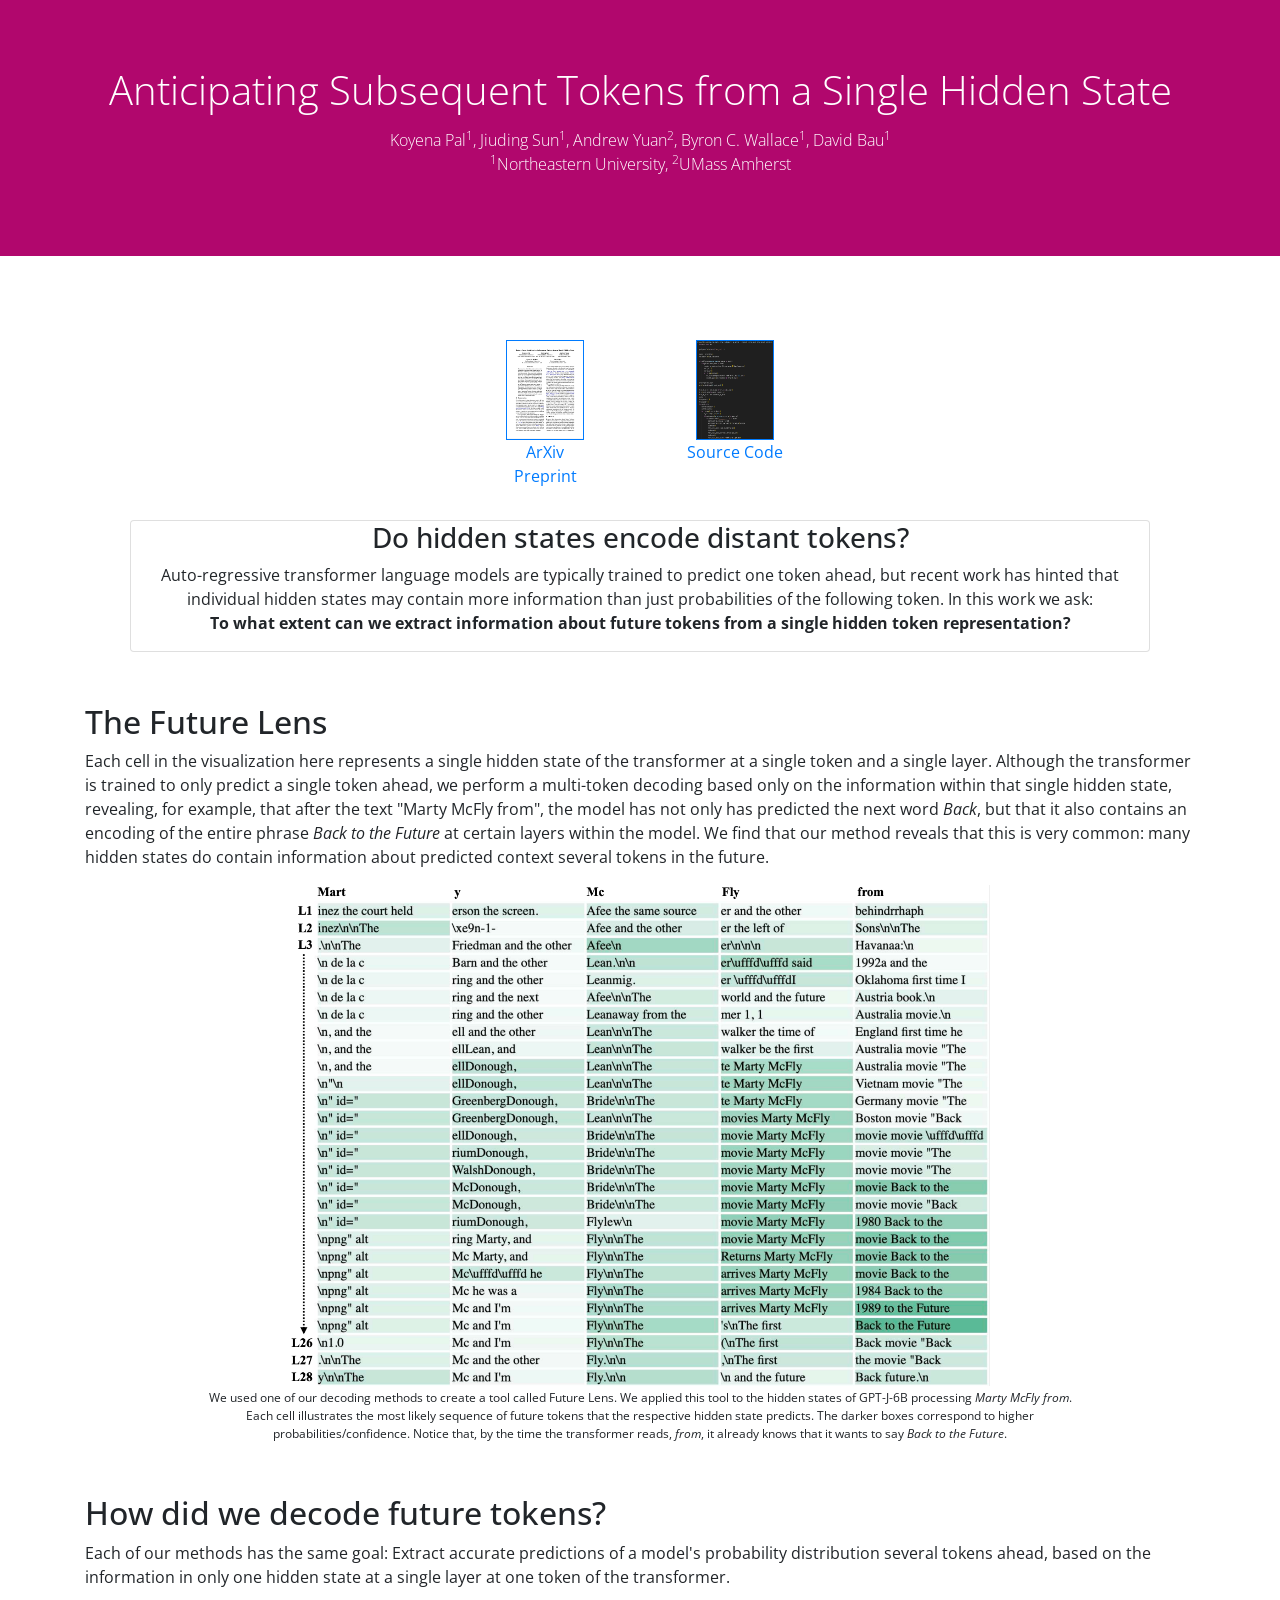
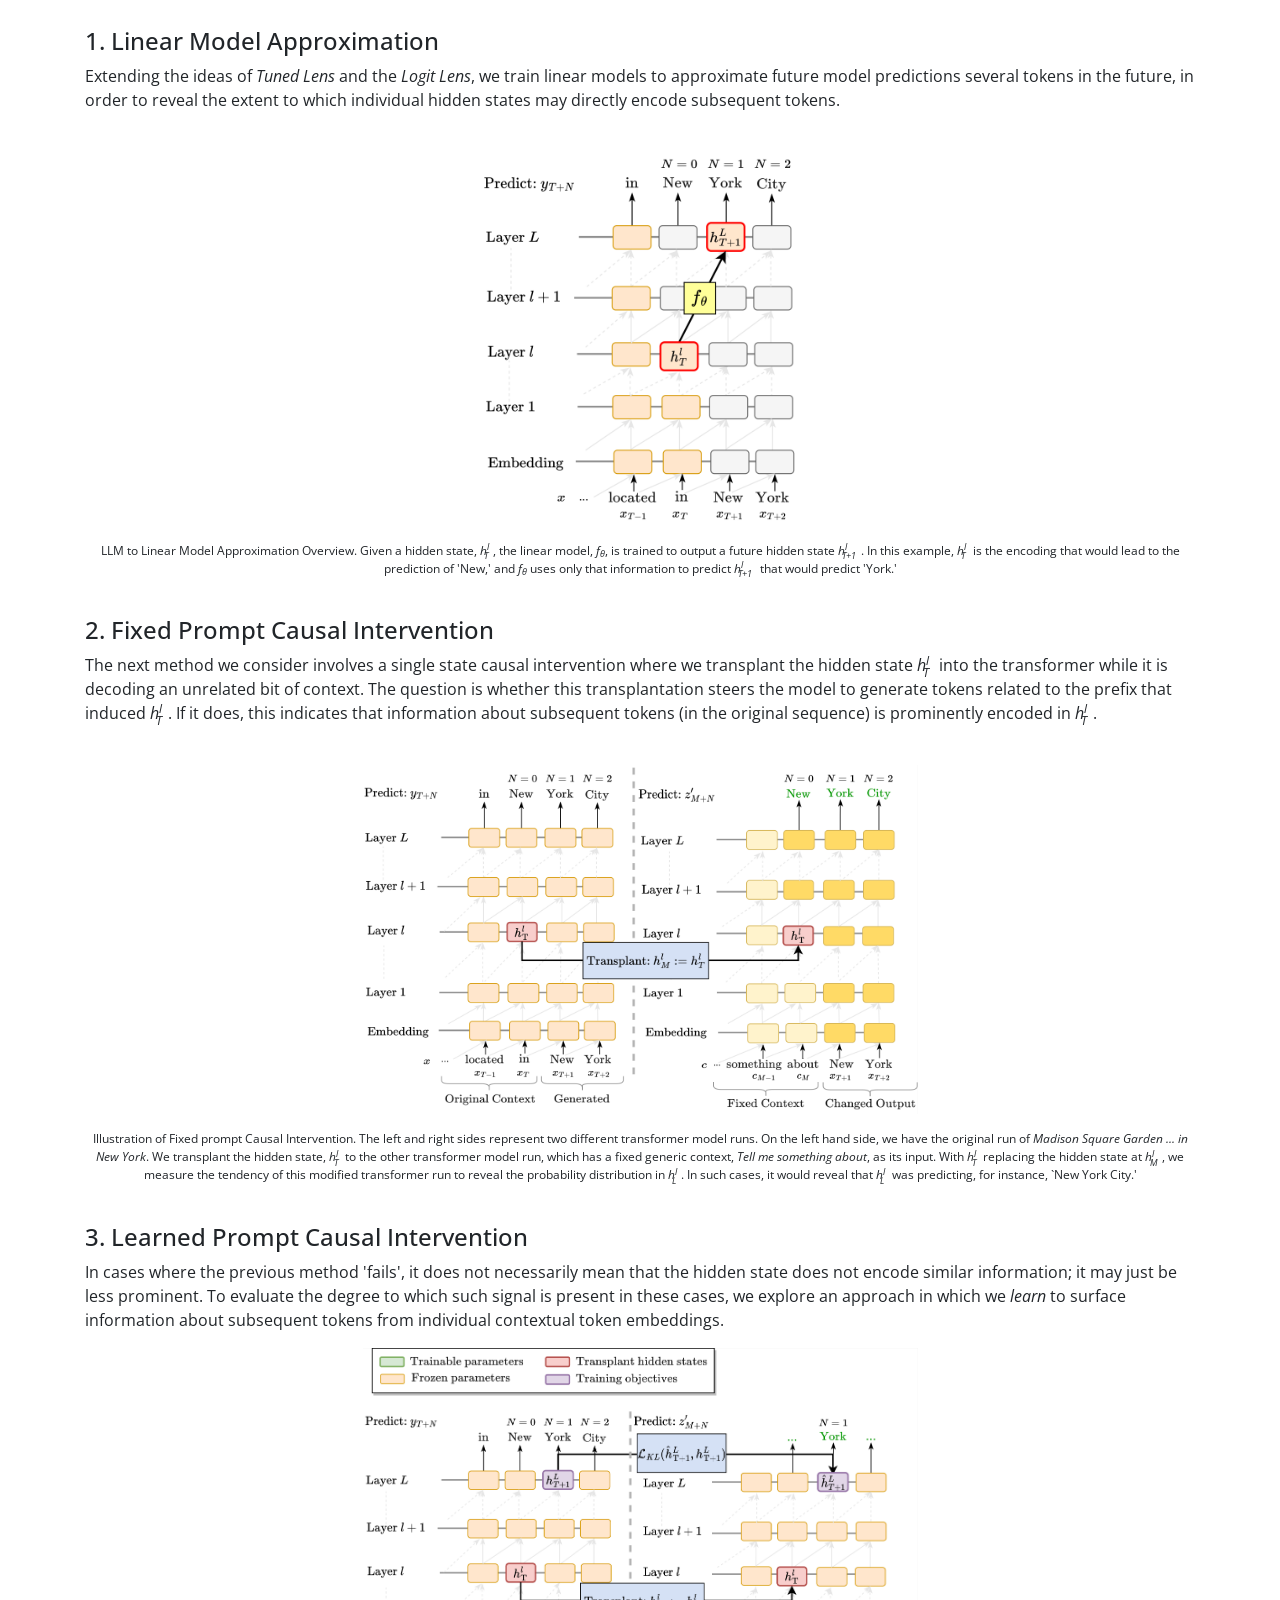
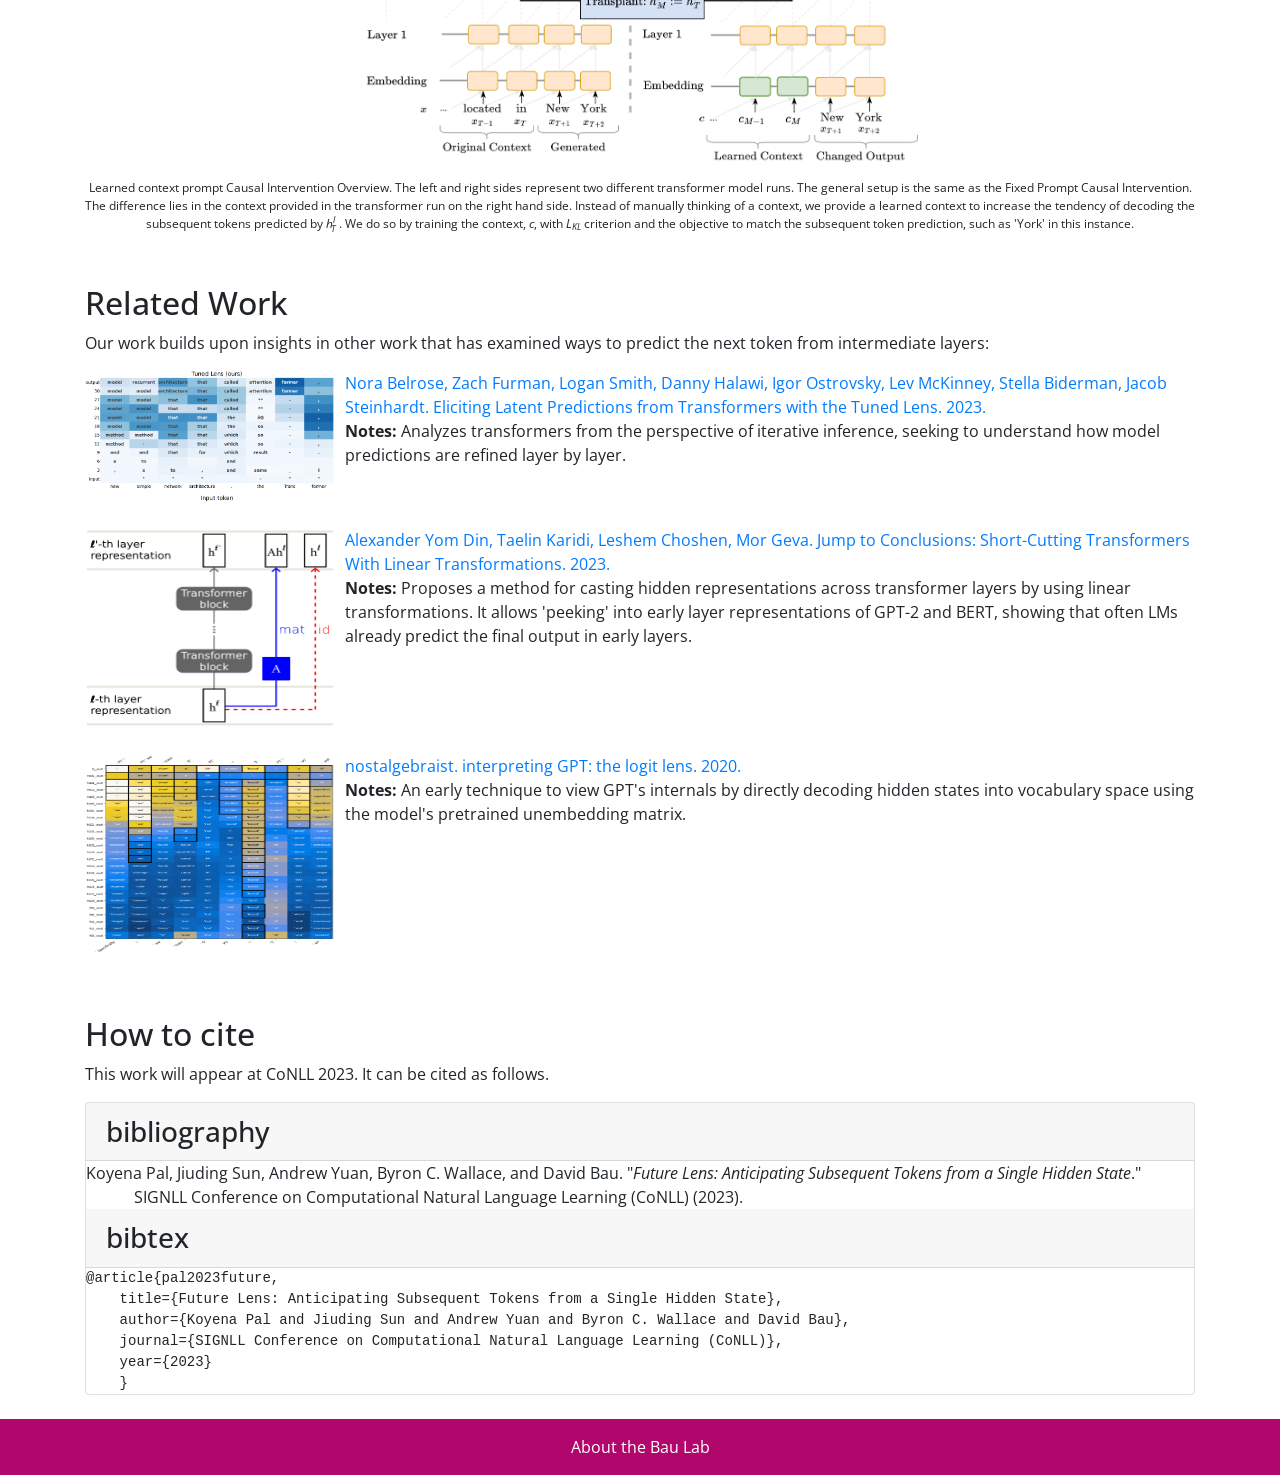
==== src/index.html @ 8e91c0ab "updated arXiv website link" ====
<!doctype html>
<html lang="en">

<head>
    <title>Future Lens: Anticipating Subsequent Tokens from a Single Hidden State</title>
    <meta name="viewport" content="width=device-width,initial-scale=1" />
    <meta name="description"
        content="" />
    <meta property="og:title" content="Future Lens" />
    <meta property="og:url" content="https://future.baulab.info/" />
    <meta property="og:image" content="https://future.baulab.info/images/fv-thumb.png" />
    <meta property="og:description" content="
    We conjecture that hidden state vectors corresponding to individual input tokens encode information sufficient to accurately predict several tokens ahead.">
    <meta property="og:type" content="website" />
    <meta name="twitter:card" content="summary" />
    <meta name="twitter:title" content="Future Lens: Anticipating Subsequent Tokens from a Single Hidden State" />
    <meta name="twitter:description"
        content="Do hidden states in large language models (LLMs) encode tokens farther than a single token ahead? If so, how can we decode this sequence of tokens from a single state?" />
    <meta name="twitter:image" content="https://future.baulab.info/images/fv-thumb.png" />
    <link rel="apple-touch-icon" sizes="180x180" href="/images/apple-touch-icon.png">
    <link rel="icon" type="image/png" sizes="32x32" href="/images/favicon-32x32.png">
    <link rel="icon" type="image/png" sizes="16x16" href="/images/favicon-16x16.png">
    <link rel="manifest" href="/site.webmanifest">

    <link href="https://maxcdn.bootstrapcdn.com/bootstrap/4.0.0-alpha.6/css/bootstrap.min.css" rel="stylesheet"
        integrity="sha384-rwoIResjU2yc3z8GV/NPeZWAv56rSmLldC3R/AZzGRnGxQQKnKkoFVhFQhNUwEyJ" crossorigin="anonymous">
    <script src="https://code.jquery.com/jquery-3.2.1.min.js"
        integrity="sha256-hwg4gsxgFZhOsEEamdOYGBf13FyQuiTwlAQgxVSNgt4=" crossorigin="anonymous"></script>
    <link rel="preconnect" href="https://fonts.googleapis.com">
    <link rel="preconnect" href="https://fonts.gstatic.com" crossorigin>
    <link href="https://fonts.googleapis.com/css2?family=Noto+Sans+Math&display=swap" rel="stylesheet">
    <link href="https://fonts.googleapis.com/css?family=Open+Sans:300,400,700" rel="stylesheet">
    <link href="style.css" rel="stylesheet">

    <style>
        .relatedthumb {
            float: left;
            width: 200px;
            margin: 3px 10px 7px 0;
        }

        .relatedblock {
            clear: both;
            display: inline-block;
        }

        .bold-sc {
            font-variant: small-caps;
            font-weight: bold;
        }

        .cite,
        .citegroup {
            margin-bottom: 8px;
        }

        :target {
            background-color: yellow;
        }
    </style>
    <script async src="https://www.googletagmanager.com/gtag/js?id=G-FD12LWN557"></script>
    <script>
        window.dataLayer = window.dataLayer || [];
        function gtag() { dataLayer.push(arguments); }
        gtag('js', new Date()); gtag('config', 'G-FD12LWN557');
    </script>

</head>

<body class="nd-docs">
    <div class="nd-pageheader">
        <div class="container">
            <h1 class="lead">
                <nobr class="widenobr">Anticipating Subsequent Tokens from a Single Hidden State</nobr>
            </h1>
            <address>
                <nobr><a href="https://koyenapal.github.io/" target="_blank">Koyena Pal</a><sup>1</sup>,</nobr>
                <nobr><a href="https://jiudingsun01.github.io/" target="_blank">Jiuding Sun<sup>1</sup></a>,</nobr>
                <nobr><a href="https://www.linkedin.com/in/andrewwyuan/" target="_blank">Andrew Yuan<sup>2</sup></a>,</nobr>
                <nobr><a href="https://www.byronwallace.com/" target="_blank">Byron C. Wallace<sup>1</sup></a>,</nobr>
                <nobr><a href="https://baulab.info/" target="_blank">David Bau<sup>1</sup></a></nobr><br>
                <nobr><sup>1</sup><a href="https://khoury.northeastern.edu/" target="_blank">Northeastern
                    University</a>,</nobr>
                    <nobr><sup>2</sup><a href="https://www.umass.edu/" target="_blank">UMass Amherst</a></nobr>
            </address>
        </div>
    </div><!-- end nd-pageheader -->

    <div class="container">
        <div class="row justify-content-center" style="margin-bottom: 20px">
        </div>
        <div class="row justify-content-center text-center">

            <p>
                <a href="https://arxiv.org/abs/2311.04897" class="d-inline-block p-3 align-top" target="_blank">
                    <img height="100" width="78" src="images/paper-thumb.png" style="border:1px solid; margin: 0 38px;"
                        alt="ArXiv Preprint thumbnail" data-nothumb="">
                    <br>ArXiv<br>Preprint</a>
                <a href="https://github.com/KoyenaPal/future-lens/" class="d-inline-block p-3 align-top" target="_blank">
                    <img height="100" width="78" src="images/code-thumb.png" style="border:1px solid; margin: 0 38px;"
                        alt="Github code thumbnail" data-nothumb="">
                    <br>Source Code<br>
                </a>
            </p>

            <div class="card" style="max-width: 1020px;">
                <div class="card-block">
                <h3>Do hidden states encode distant tokens?</h3>
                <p>
                    Auto-regressive transformer language models are typically trained to predict one token ahead, but
                    recent work has hinted that individual hidden states may contain more information than just probabilities of the following token. 
                    In this work we ask: <br><b>To what extent can we extract information about future
                    tokens from a single hidden token representation?</b>
                </p>
                </div><!--card-block-->
                </div><!--card-->

        </div><!--row-->

        <div class="row">
            <div class="col">
                  <h2>The Future Lens</h2>

                  <p
                  >Each cell in the visualization here represents a single hidden state of
                  the transformer at a single token and a single layer.  Although the
                  transformer is trained to only predict a single token ahead, we perform
                  a multi-token decoding based only on the information within that
                  single hidden state, revealing, for example, that after the text
                  "Marty McFly from", the model has not only has predicted the next
                  word <em>Back</em>, but that it also contains an encoding
                  of the entire phrase <em>Back to the Future</em> at certain layers within
                  the model. We find that our method reveals that this is very common:
                  many hidden states do contain information about predicted context
                  several tokens in the future.
              <div class="text-center">
                    <figure class="center_image">
                    <img src="images/Paper/future_lens_example.png" class="bigfig">
                    <figcaption>
                        We used one of our decoding methods to create a tool called Future Lens.
                        We applied this tool to the hidden states of GPT-J-6B processing <i>Marty McFly from</i>. 
                        Each cell illustrates the most likely sequence of future tokens that the respective hidden state predicts. 
                        The darker boxes correspond to higher probabilities/confidence. Notice that, by the time the transformer reads,
                        <i>from</i>, it already knows that it wants to say <i>Back to the Future</i>.
                    </figcaption>
                </figure>
                </div>
                
                <h2>How did we decode future tokens?</h2>   
                <p>
                Each of our methods has the same goal: Extract accurate predictions of a model's probability 
                distribution several tokens ahead, based on the information in only one hidden state at a single layer
                at one token of the transformer.</p>

                <h4>1. Linear Model Approximation</h4> 
                <p>Extending the ideas of <i>Tuned Lens</i> and the <i>Logit Lens</i>, we train linear models to approximate future 
                model predictions several tokens in the future, in order to reveal the extent to which
                individual hidden states may directly encode subsequent tokens.</p>
                <br>
                <p class="text-center">
                    <img id="linear" src="images/Paper/linear.png" class="smallfig"
                        style="max-width: 320px">
                    <figcaption>
                        LLM to Linear Model Approximation
                        Overview. Given a hidden state, 
                        
                        <i>h<sup>l</sup><sub style='position: relative; left: -.5em; top: +.5em'>T</sub></i>, the linear model,
                        <i>f<sub>&theta;</sub></i>, is trained to output a future hidden state 
                        <i>h<sup>l</sup><sub style='position: relative; left: -.5em; top: +.5em'>T+1</sub></i>. In
                        this example, <i>h<sup>l</sup><sub style='position: relative; left: -.5em; top: +.5em'>T</sub></i>
                        is the encoding that would lead to the
                        prediction of 'New,' and <i>f<sub>&theta;</sub></i> uses only that information
                        to predict <i>h<sup>l</sup><sub style='position: relative; left: -.5em; top: +.5em'>T+1</sub></i>
                        that would predict 'York.'
                        </figcaption>
                </p>
                
                <h4>2. Fixed Prompt Causal Intervention</h4> 
                <p>The next method we consider involves a single state causal intervention where we transplant the
                    hidden state <i>h<sup>l</sup><sub style='position: relative; left: -.5em; top: +.5em'>T</sub></i>
                    into the transformer while it is decoding an unrelated bit of context. The question is
                    whether this transplantation steers the model to generate tokens related to the prefix that induced 
                    <i>h<sup>l</sup><sub style='position: relative; left: -.5em; top: +.5em'>T</sub></i>.
                    If it does, this indicates that information about subsequent tokens (in the original sequence) is prominently encoded in 
                    <i>h<sup>l</sup><sub style='position: relative; left: -.5em; top: +.5em'>T</sub></i>. </p>
                <br>
                <p class="text-center">
                    <img id="linear" src="images/Paper/fixed_prompt.png" class="medfig">
                    <figcaption>
                        Illustration of Fixed prompt Causal Intervention. 
                        The left and right sides represent two different transformer model runs. 
                        On the left hand side, we have the original run of <i>Madison Square Garden ... in New York</i>. 
                        We transplant the hidden state, <i>h<sup>l</sup><sub style='position: relative; left: -.5em; top: +.5em'>T</sub></i>
                         to the other transformer model run, which has a fixed generic context, <i>Tell me something about</i>, 
                         as its input. With <i>h<sup>l</sup><sub style='position: relative; left: -.5em; top: +.5em'>T</sub></i> replacing the hidden state at 
                         <i>h<sup>l</sup><sub style='position: relative; left: -.5em; top: +.5em'>M</sub></i>, 
                         we measure the tendency of this modified transformer run to reveal the 
                         probability distribution in <i>h<sup>l</sup><sub style='position: relative; left: -.5em; top: +.5em'>L</sub></i>. 
                         In such cases, it would reveal that <i>h<sup>l</sup><sub style='position: relative; left: -.5em; top: +.5em'>L</sub></i> was predicting, for instance, `New York City.'
                        </figcaption>
                </p>

                <h4>3. Learned Prompt Causal Intervention</h4> 
                <p>In cases where the previous method 'fails', it does not necessarily mean that the 
                    hidden state does not encode similar information; it may just be less prominent. 
                    To evaluate the degree to which such signal is present in these cases, we explore an approach 
                    in which we <i>learn</i> to surface information about subsequent tokens from individual contextual token embeddings.
                <br>
                <p class="text-center">
                    <img id="linear" src="images/Paper/soft_prompt.png" class="medfig">
                    <figcaption>
                        Learned context prompt Causal Intervention Overview. The left and right sides represent two different
                        transformer model runs. The general setup is the same as the Fixed Prompt Causal Intervention. The difference lies in the context provided in the
                    transformer run on the right hand side. Instead of manually thinking of a context, we provide a learned context to
                    increase the tendency of decoding the subsequent tokens predicted by <i>h<sup>l</sup><sub style='position: relative; left: -.5em; top: +.5em'>T</sub></i>. 
                    We do so by training the context, <i>c</i>, with
                    <i>L<sub>KL</sub></i> criterion and the objective to match the subsequent token prediction, such as 'York' in this instance.

                </figcaption>
                </p>


                    
                <h2>Related Work</h2>
                
                <p>Our work builds upon insights in other work that has examined ways to predict the next token from intermediate layers:</p>

                
                
                
                <!-- <h3>Transformer Mechanisms</h3> -->
                <p class="citation"><a href="https://arxiv.org/pdf/2303.08112.pdf"><img src="images/belrose-2023.png" alt="belrose-2023">Nora Belrose, Zach Furman, Logan Smith, Danny Halawi, Igor Ostrovsky, Lev McKinney, Stella Biderman, Jacob Steinhardt. Eliciting Latent Predictions from Transformers with the Tuned Lens. 2023.</a><br>
                <b>Notes:</b> Analyzes transformers from the perspective of iterative inference, seeking to understand how model predictions are refined layer by layer.
                </p>                
                
                <p class="citation"><a href="https://arxiv.org/pdf/2303.09435.pdf"><img src="images/din-2023.png" alt="din-2023" style="max-height: 200px">Alexander Yom Din, Taelin Karidi, Leshem Choshen, Mor Geva. Jump to Conclusions: Short-Cutting Transformers With Linear Transformations. 2023.</a><br>
                <b>Notes:</b> Proposes a method for casting hidden representations across transformer layers by using linear transformations. It allows 'peeking' into early layer representations of GPT-2 and BERT, showing
                that often LMs already predict the final output in early layers.
                </p>      
                <p class="citation"><a href="https://www.lesswrong.com/posts/AcKRB8wDpdaN6v6ru/interpreting-gpt-the-logit-lens"><img src="images/logit-lens.png" alt="nostalgebraist-2020" style="max-height: 200px"> nostalgebraist. interpreting GPT: the logit lens. 2020.</a><br>
                <b>Notes:</b> An early technique to view GPT's internals by directly decoding hidden states into vocabulary space using the model's pretrained unembedding matrix.
                </p>
                <!-- <h3>Task Representations</h3> -->
                <!-- <p class="citation"><a href=""><img src="" alt=""> </a><br>
                <b>Notes:</b> 
                </p>  -->

	
                <h2>How to cite</h2>

                <p>This work will appear at CoNLL 2023. It can be cited as follows.
                </p>

                <div class="card">
                    <h3 class="card-header">bibliography</h3>
                    <div class="card-block">
                        <p style="text-indent: -3em; margin-left: 3em;" class="card-text clickselect">
                            Koyena Pal, Jiuding Sun, Andrew Yuan, Byron C. Wallace, and David Bau. "<em>Future Lens: Anticipating Subsequent Tokens from a Single Hidden State</em>." SIGNLL 
                            Conference on Computational Natural Language Learning (CoNLL)<nobr><a
                                    href=""></a> (2023).</nobr>
                        </p>
                    </div>
                    <h3 class="card-header">bibtex</h3>
                    <div class="card-block">
                        <pre class="card-text clickselect">
@article{pal2023future,
    title={Future Lens: Anticipating Subsequent Tokens from a Single Hidden State},
    author={Koyena Pal and Jiuding Sun and Andrew Yuan and Byron C. Wallace and David Bau},
    journal={SIGNLL Conference on Computational Natural Language Learning (CoNLL)},
    year={2023}
    }</pre>
                    </div>
                </div>
                <!-- </p> -->

            <!-- </div> -->
            </div> <!--col -->    
        </div> <!--row -->
    </div> <!-- container -->

    

    <footer class="nd-pagefooter">
        <div class="row">
            <div class="col-6 col-md text-center">
                <a href="https://baulab.info/">About the Bau Lab</a>
            </div>
        </div>
    </footer>

</body>
<script>
    $(document).on('click', '.clickselect', function (ev) {
        var range = document.createRange();
        range.selectNodeContents(this);
        var sel = window.getSelection();
        sel.removeAllRanges();
        sel.addRange(range);
    });
</script>

</html>
---- src/style.css ----
body, td, th {
  font-family: 'Open Sans', sans-serif;
}
h2 {
  margin-top: 3ex;
}
h4 {
  margin-top: 3ex;
}


/* #E67900 */

.nd-pageheader {
  padding: 2rem 15px;
  margin-bottom: 1.5rem;
  color: white;
  text-align: center;
  background-color: #b1076d;
}

.nd-pageheader a, .nd-pageheader a.likelink {
  color: white;
}

.nd-pagefooter {
  color: white;
  margin-top: 1.5rem;
  padding: 1rem;
  text-align: center;
  background-color: #b1076d;
}

.nd-pagefooter a {
  color: white;
}

.nd-pageheader .container {
  position: relative
}

.nd-pageheader address {
  font-weight: 300;
}

.nd-pageheader p, .nd-pageheader h1 {
  margin-bottom: 0.75rem;
  font-size: 2.25rem;
  font-weight: 300;
  line-height: 1.3;
}

.citation {
  margin-top: 15px;
  clear: both;
}
.citation:after {
  content: '';
  display: table;
  clear: both;
}
.citation img {
  float: left;
  margin: 0 10px 10px 0;
  width: 250px;
}

.newsmedia {
  margin-top: 15px;
  clear: both;
}
.newsmedia:after {
  content: '';
  display: table;
  clear: both;
}
.newsmedia img {
  float: left;
  margin: 20px 20px 10px 0;
  width: 140px;
  border: none;
}


figcaption {
  display: block;
  text-align: center;
  font-size: 12px;
  margin-top: 3px;
}

.highlight {
  padding: 1.5rem;
  margin-right: 0;
  margin-left: 0;
  background: gainsboro;
}

.bigfig {
  max-width: 90%;
  width: 700px;
}
.smallfig {
  text-align: center;
  width: 90%;
}
.medfig {
  text-align: center;
  width: 90%;
}

.modal .big-modal {
  width:auto;
  max-width:90%;
  max-height:80%;
}

.img-wrapper {
  text-align: center;
}

.big-modal img {
  max-height: 60vh;
}

.img-scroller {
  overflow-x: scroll;
}

.img-scroller .img-fluid {
  max-width: initial;
}

@media (min-width: 576px) {
  .nd-pageheader {
    padding-top:4rem;
    padding-bottom: 4rem;
    margin-bottom: 3rem;
  }
}

@media (min-width: 768px) {
  .smallfig {
    width: 65%;
  }
  .medfig {
    width: 75%;
  }
  .nd-pageheader p, .nd-pageheader h1 {
    font-size: 2.5rem
  }
  .twocol-md {
     column-count: 2;
  }
}

@media (min-width: 992px) {
  .smallfig {
    width: 40%;
  }
  .medfig {
    width: 50%;
  }
  #fig-arch-compare {
    width: 49%;
  }
}

.best { font: 12.5px Helvetica; }
.best { border-collapse: collapse; border-spacing: 0; }
.best td { position: relative; }
.best td img { margin-top: 15px; }
.best td .unit { font-size: 10px; position: absolute; top: 0; left: 3px; white-space: nowrap; width: 100%; text-overflow: clip; overflow: hidden; }
.best td .score { display: none; position: absolute; top: 0; right: 3px; white-space: nowrap; }
.best td:nth-child(1) {
  min-width: 28px;
  border-right: 3px solid transparent;
}
.best td .netname {
	transform: translateX(-50%) translateY(-50%) rotate(-90deg);
	position: absolute;
	left: 50%;
	top: 50%;
	text-align: center;
	font: 12px helvetica;
	white-space: nowrap;
	padding: 4px;
}
.best th, .best td {
  padding-left: 3px;
}
.best img {
  width: 100%;
}
.best .concept {
	color: black;
	font: 14px helvetica;
  padding-bottom: 2px;
  text-transform: capitalize;
  text-align: left;
  margin-right: 1px;
}

nobr.widenobr {
  white-space: normal;
}

@media (min-width: 576px) {
  .best td .unit { font-size: inherit; }
  .best td .netname { font-size: 14px; }
  .best .concept { font-size: 20px; }
   br.widenobr { white-space: nowrap; }
}

@media (min-width: 768px) {
  .best td .netname { font-size: 17px; }
}

@media (min-width: 1200px) {
  .best td .score { display: block; }
}

.modal {
  text-align: center;
  padding: 0!important;
}

.modal:before {
  content: '';
  display: inline-block;
  height: 80%;
  vertical-align: middle;
  margin-right: -4px;
}

.modal-dialog {
  display: inline-block;
  text-align: left;
  vertical-align: middle;
}

.center_image {
  display: block;
  margin-left: auto;
  margin-right: auto;
  width: 80%;
}
/* Trick for moving the media-control-panel down on chrome */
/*
video::-webkit-media-controls-panel {
 margin-top: 30px;
}
video[controls] {
 margin-bottom: 30px;
}
*/
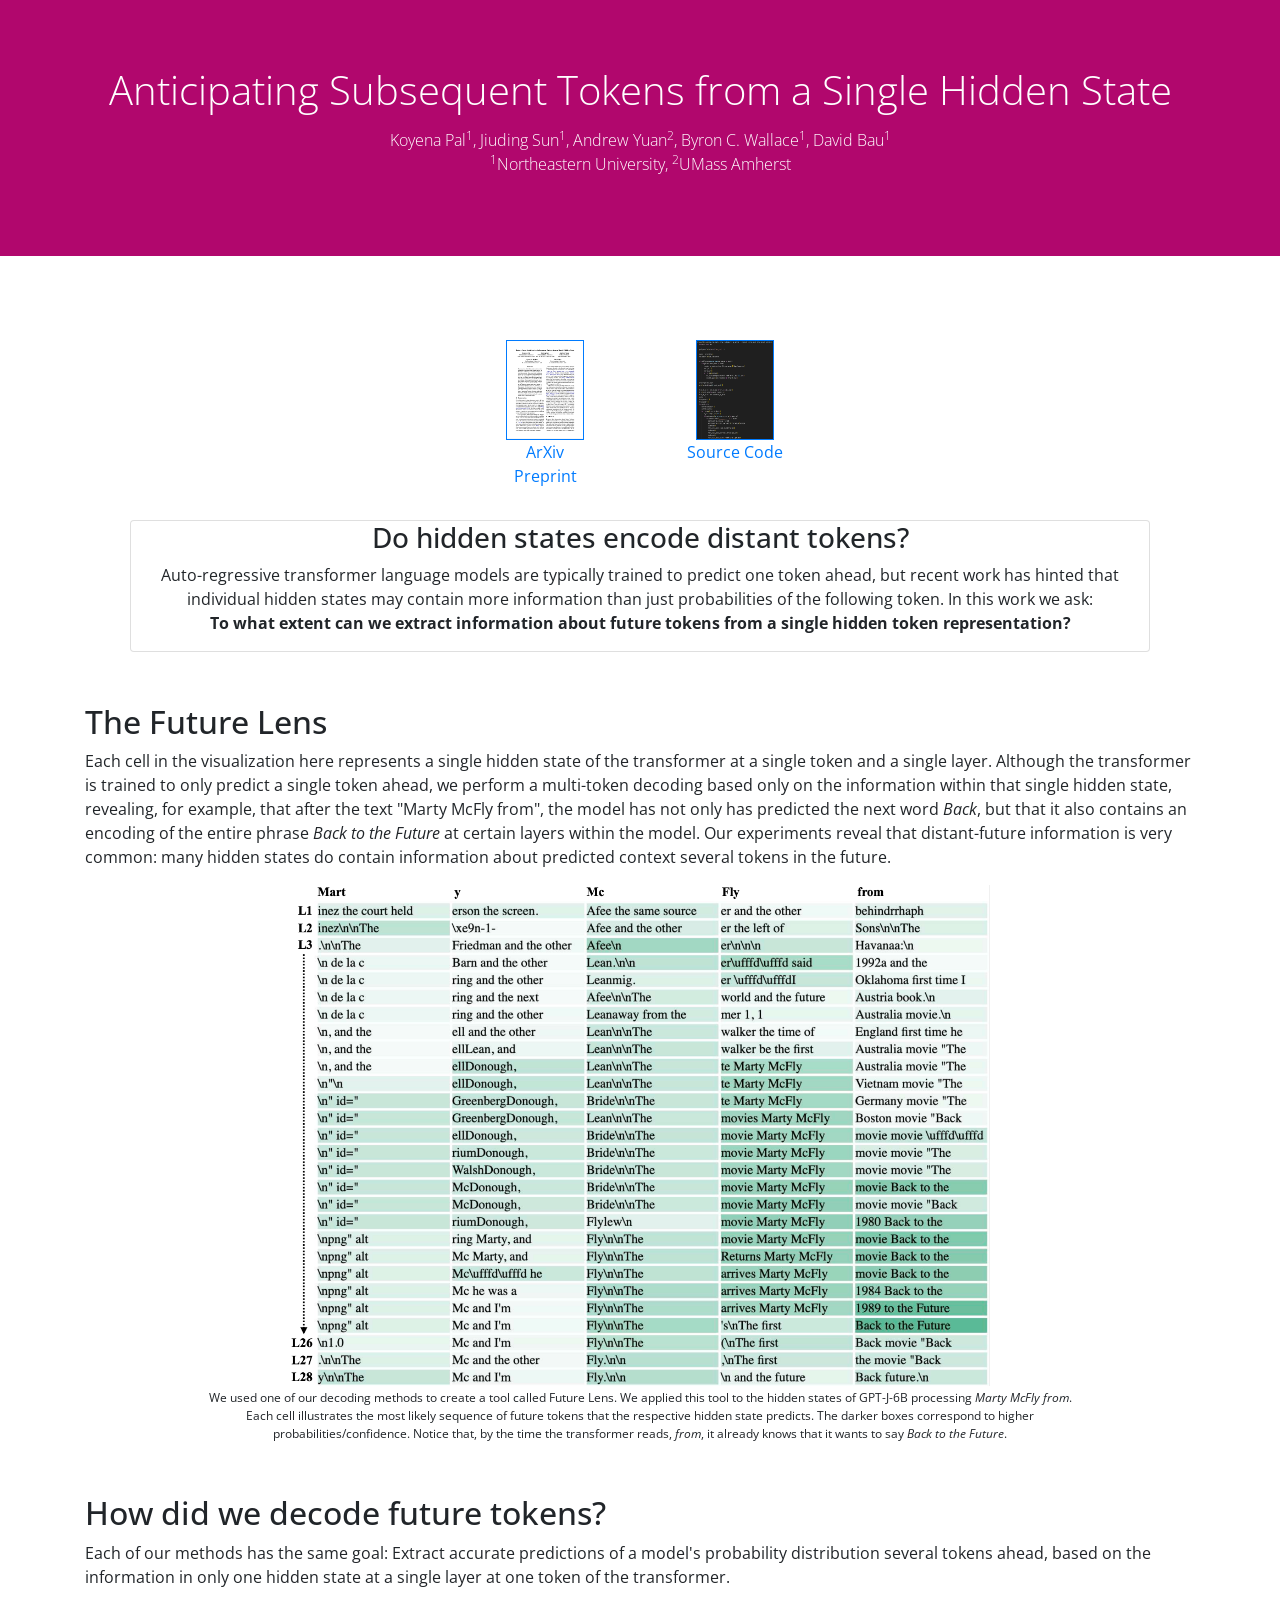
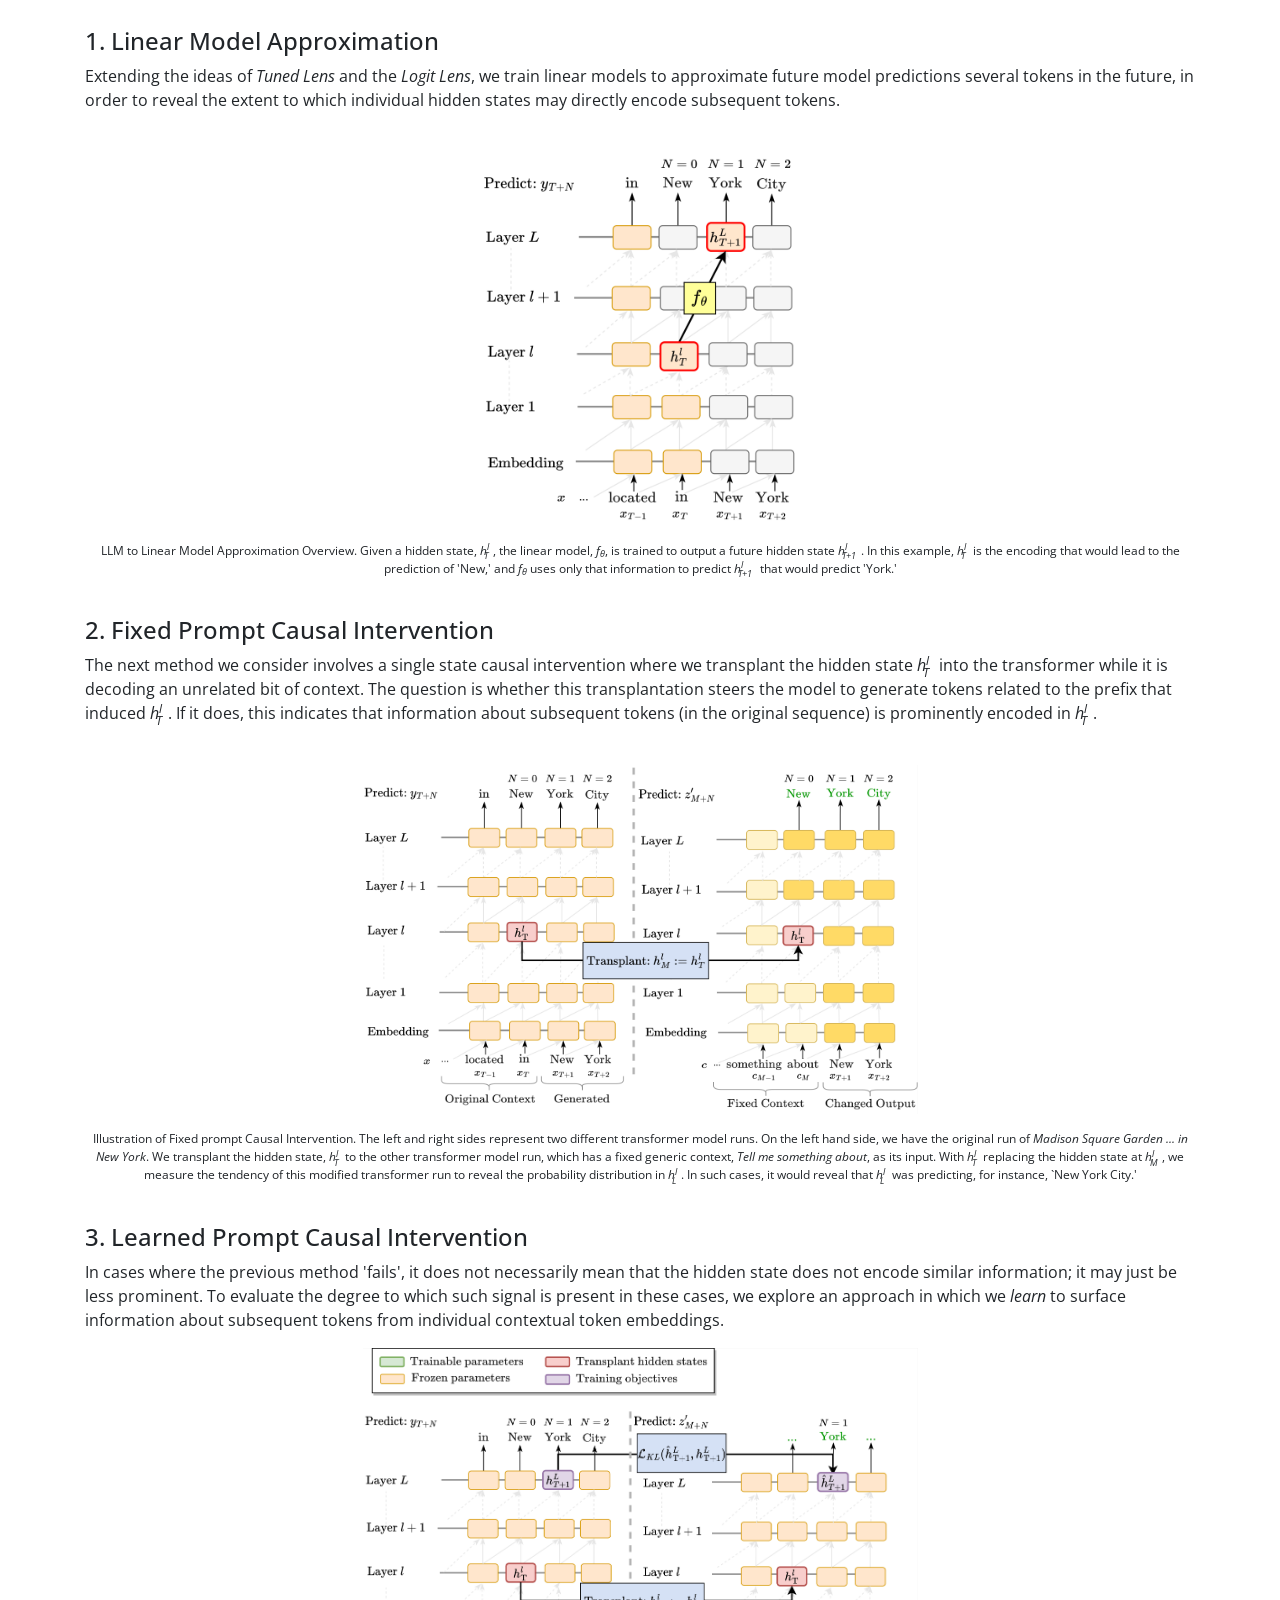
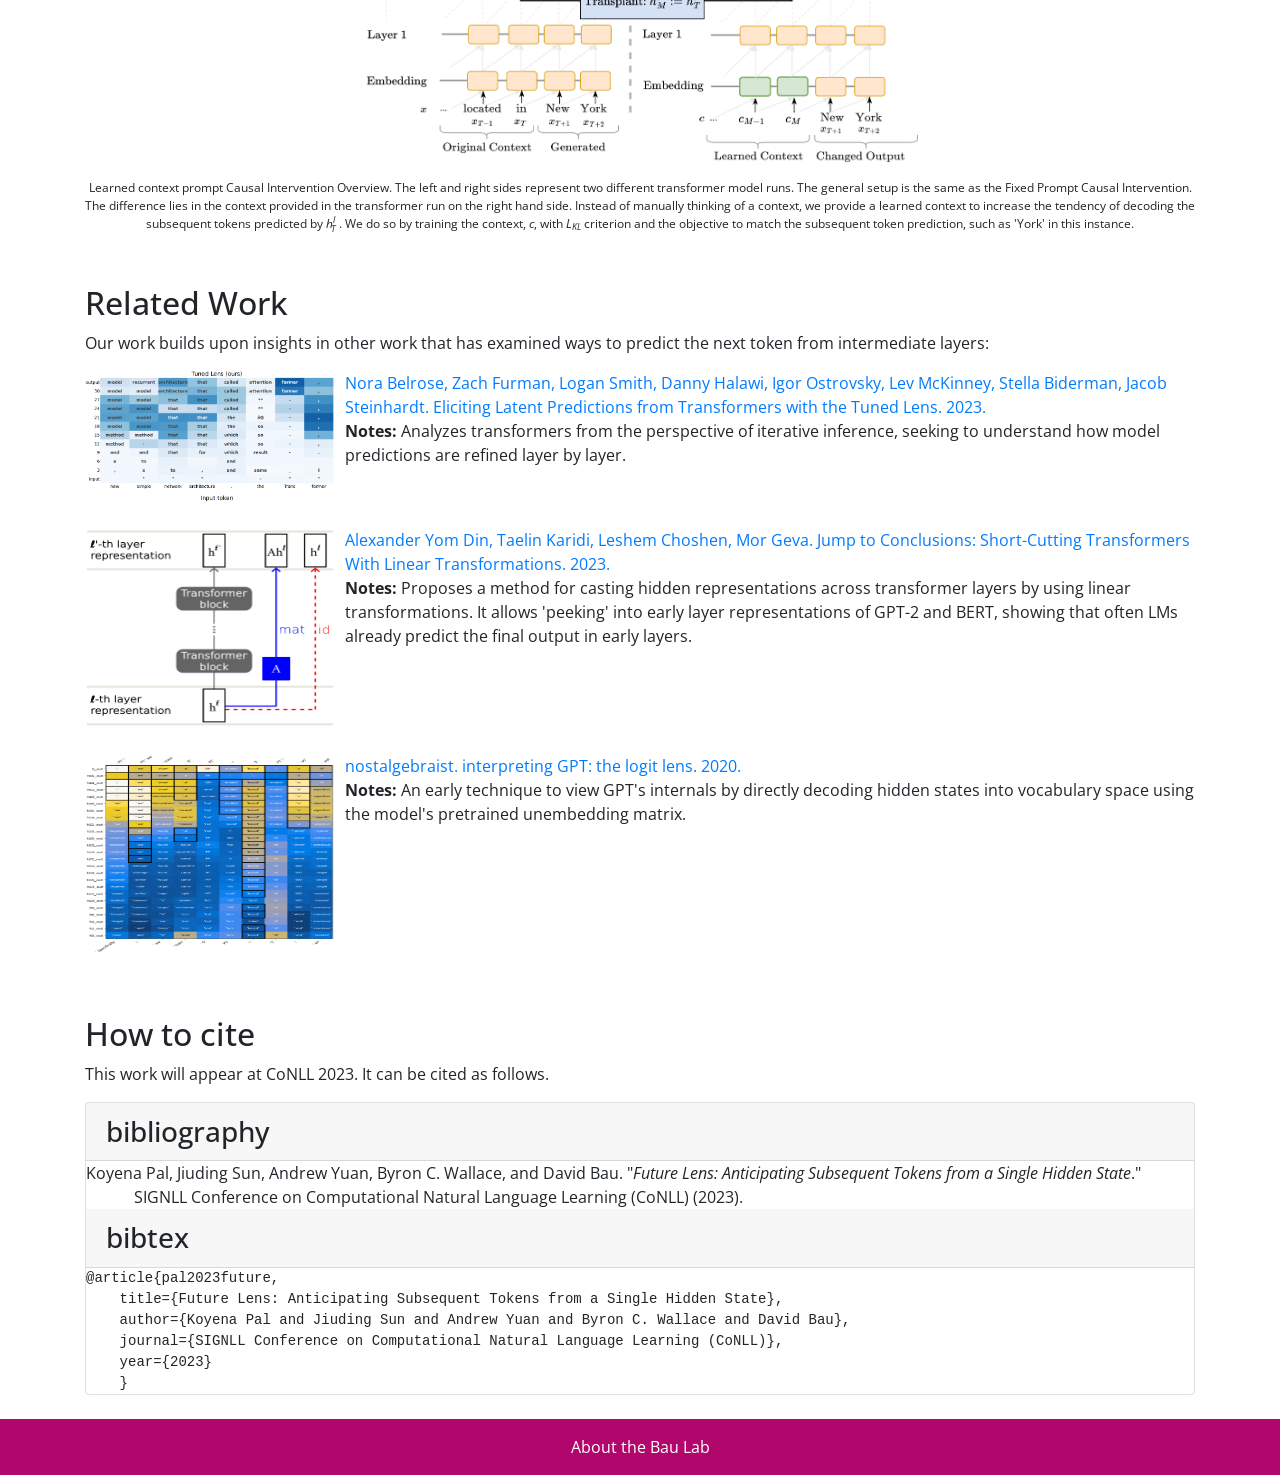
==== commit 44cf5dff: "Merge branch 'main' of github.com:KoyenaPal/futurelens-web into main" ====
--- a/src/index.html
+++ b/src/index.html
@@ -130,9 +130,9 @@
                   "Marty McFly from", the model has not only has predicted the next
                   word <em>Back</em>, but that it also contains an encoding
                   of the entire phrase <em>Back to the Future</em> at certain layers within
-                  the model. We find that our method reveals that this is very common:
-                  many hidden states do contain information about predicted context
-                  several tokens in the future.
+                  the model. Our experiments reveal that distant-future information is
+                  very common: many hidden states do contain information about predicted
+                  context several tokens in the future.
               <div class="text-center">
                     <figure class="center_image">
                     <img src="images/Paper/future_lens_example.png" class="bigfig">
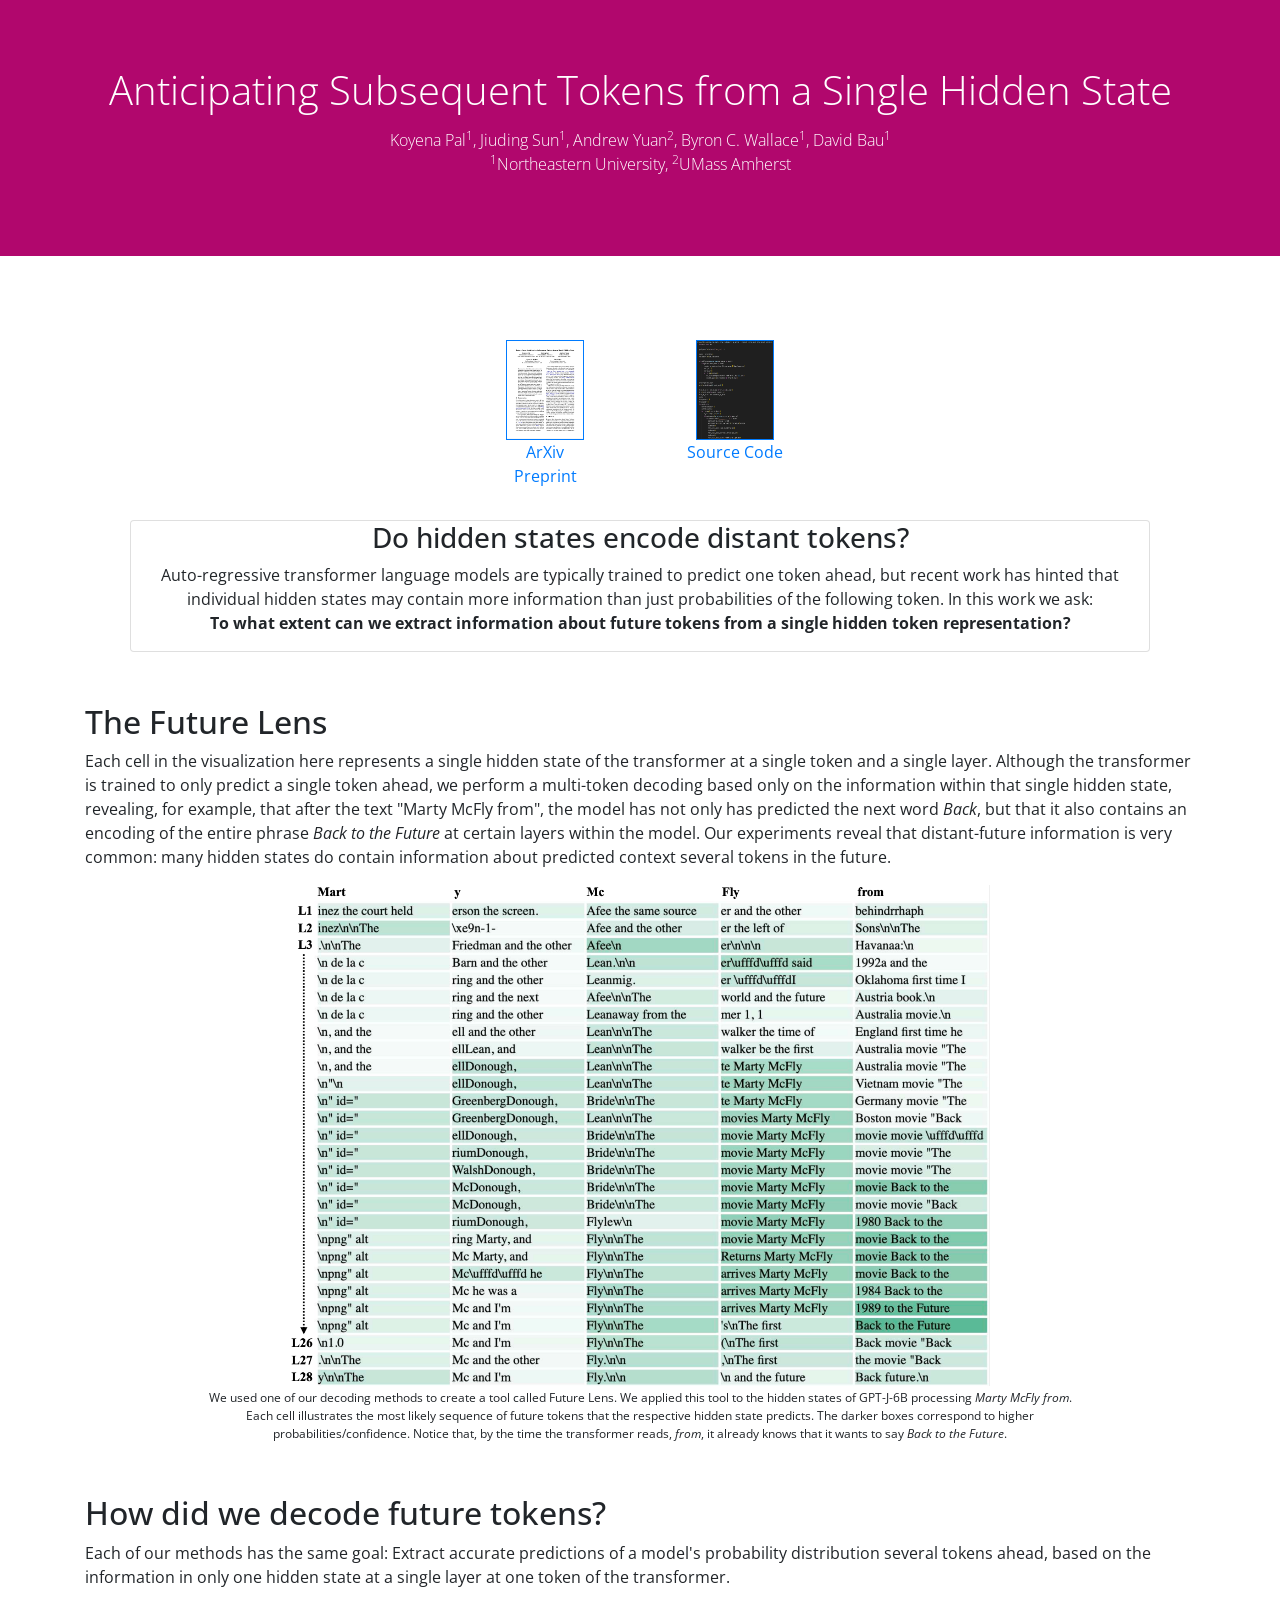
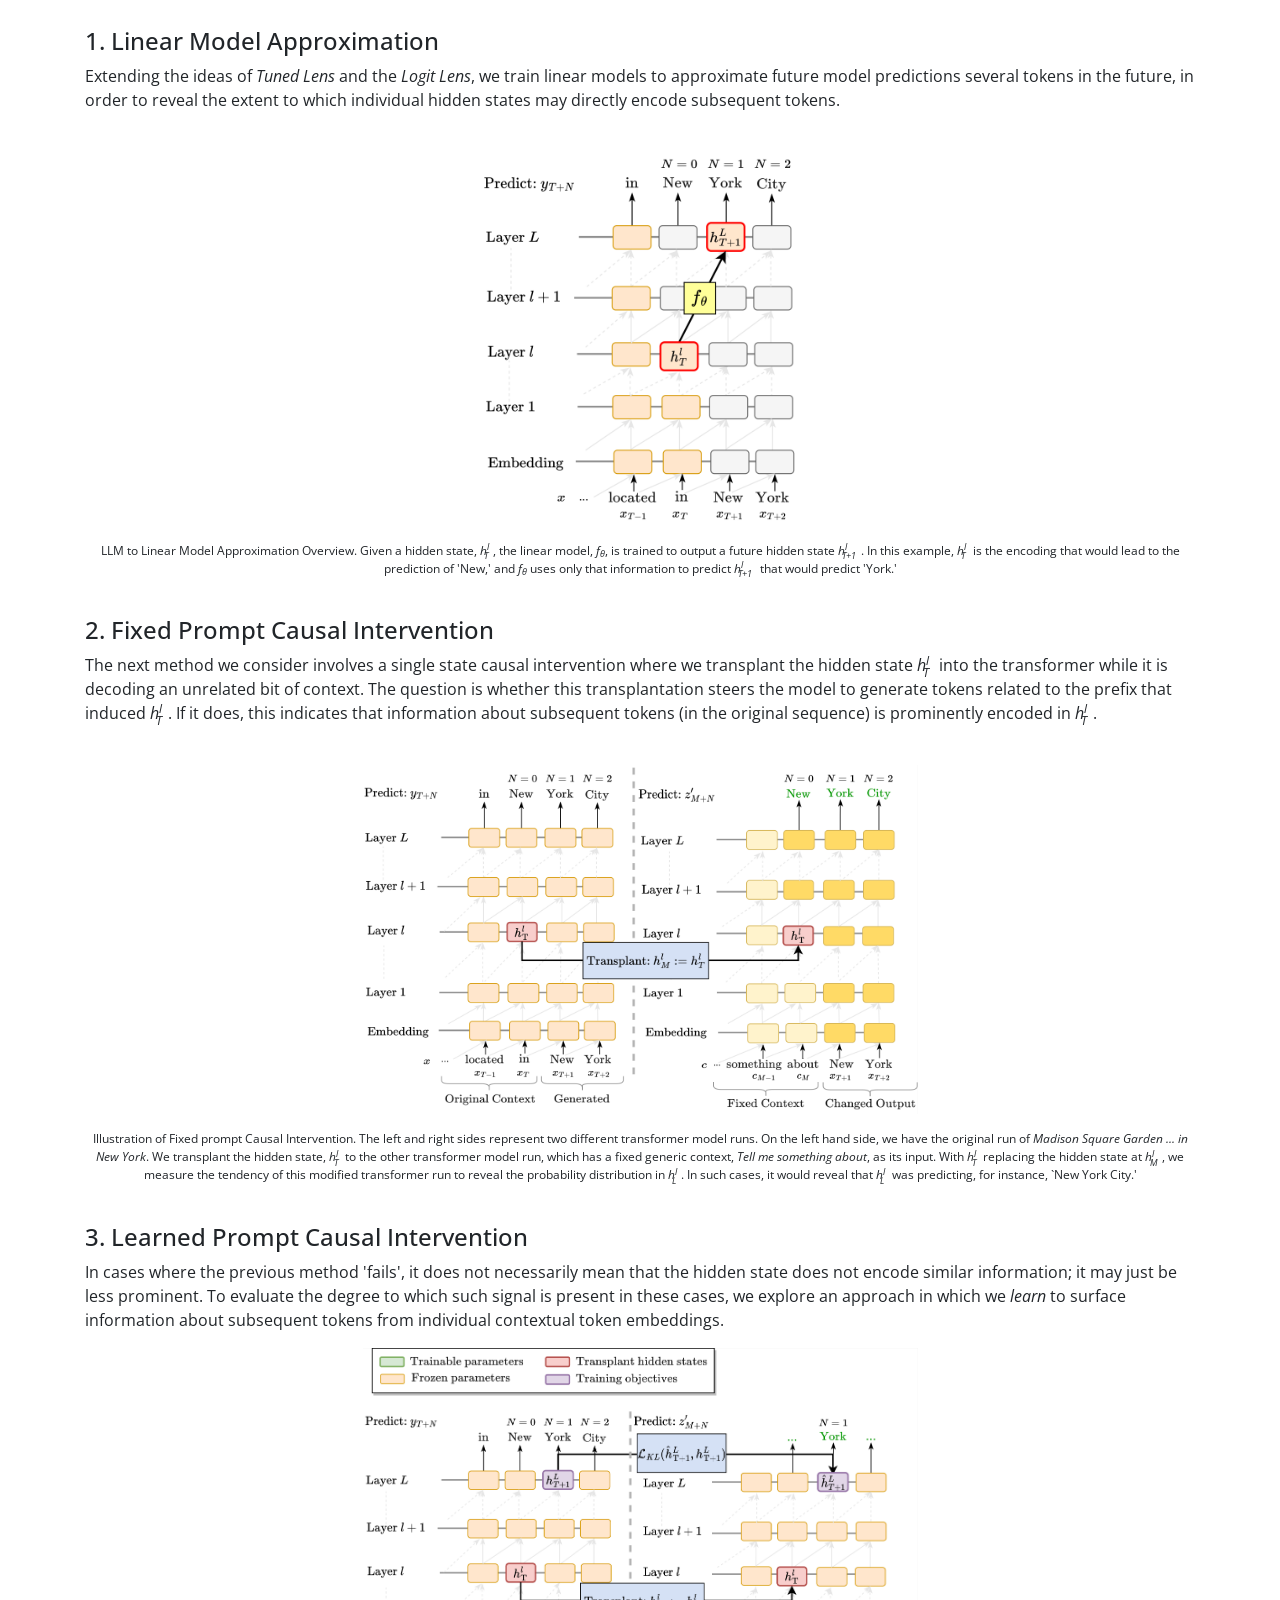
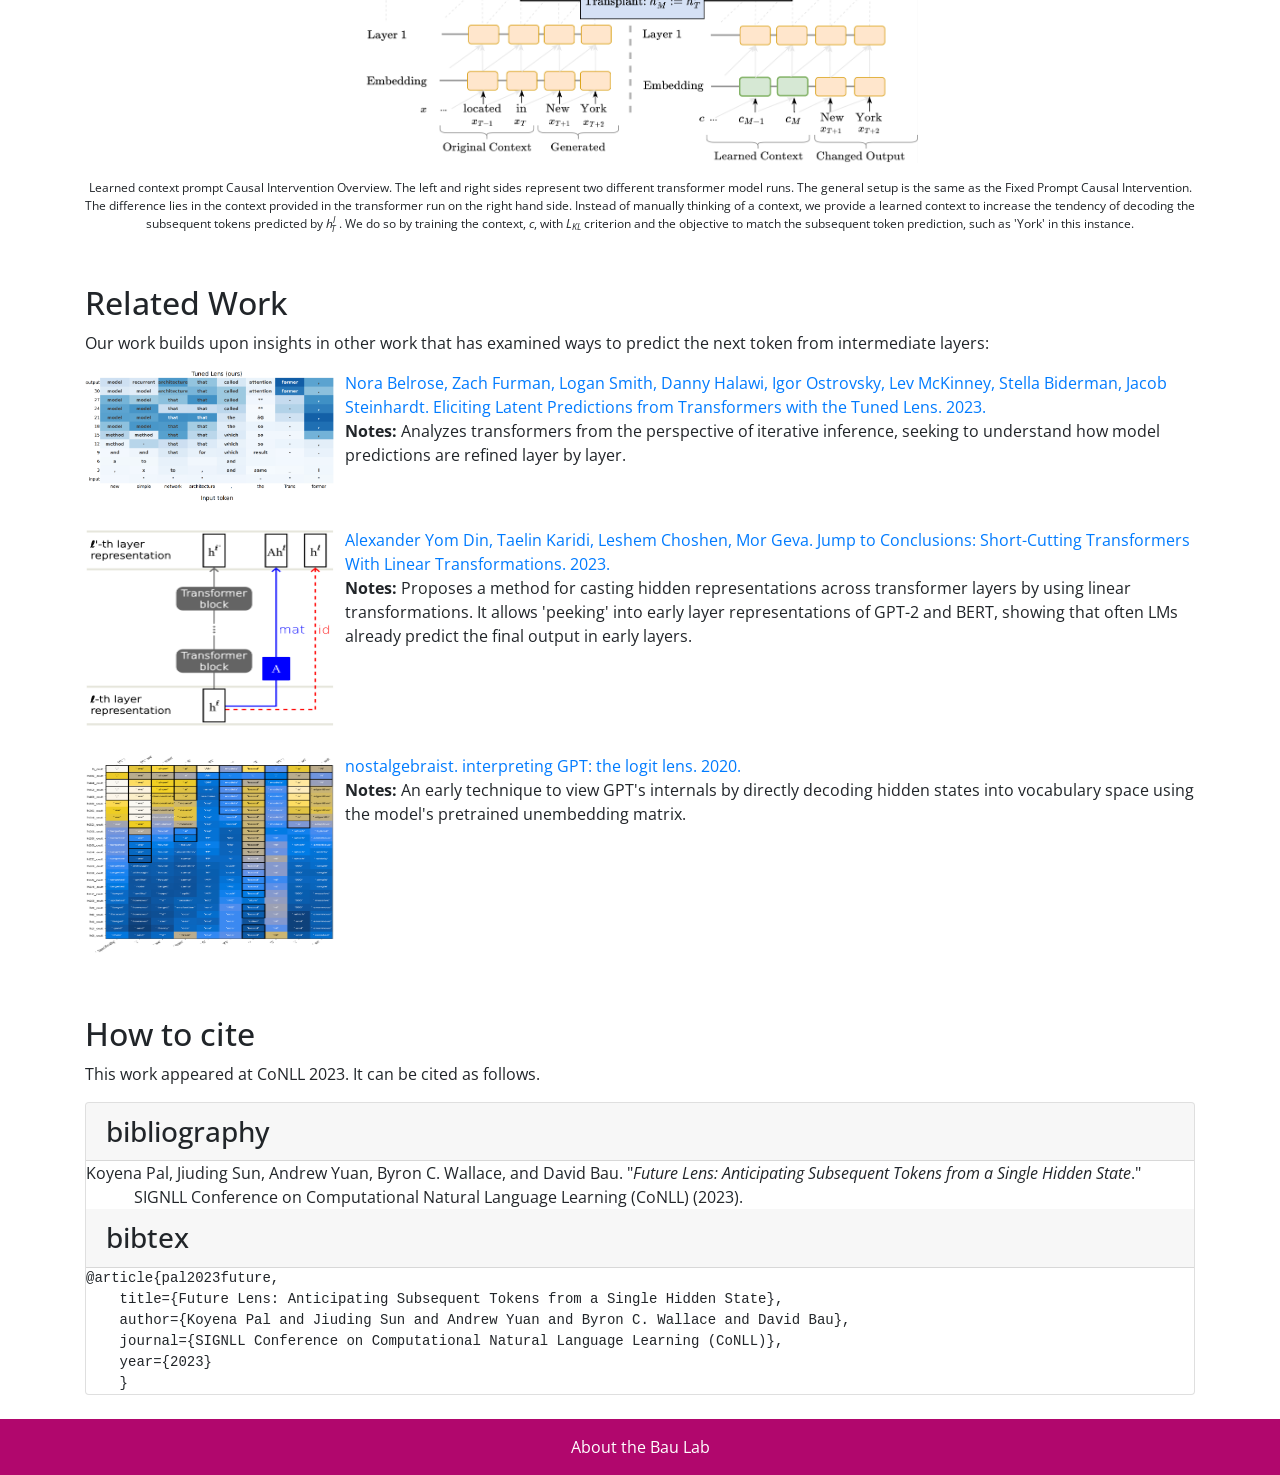
==== commit cb3dc82b: "Conference over." ====
--- a/src/index.html
+++ b/src/index.html
@@ -248,7 +248,7 @@
 	
                 <h2>How to cite</h2>
 
-                <p>This work will appear at CoNLL 2023. It can be cited as follows.
+                <p>This work appeared at CoNLL 2023. It can be cited as follows.
                 </p>
 
                 <div class="card">
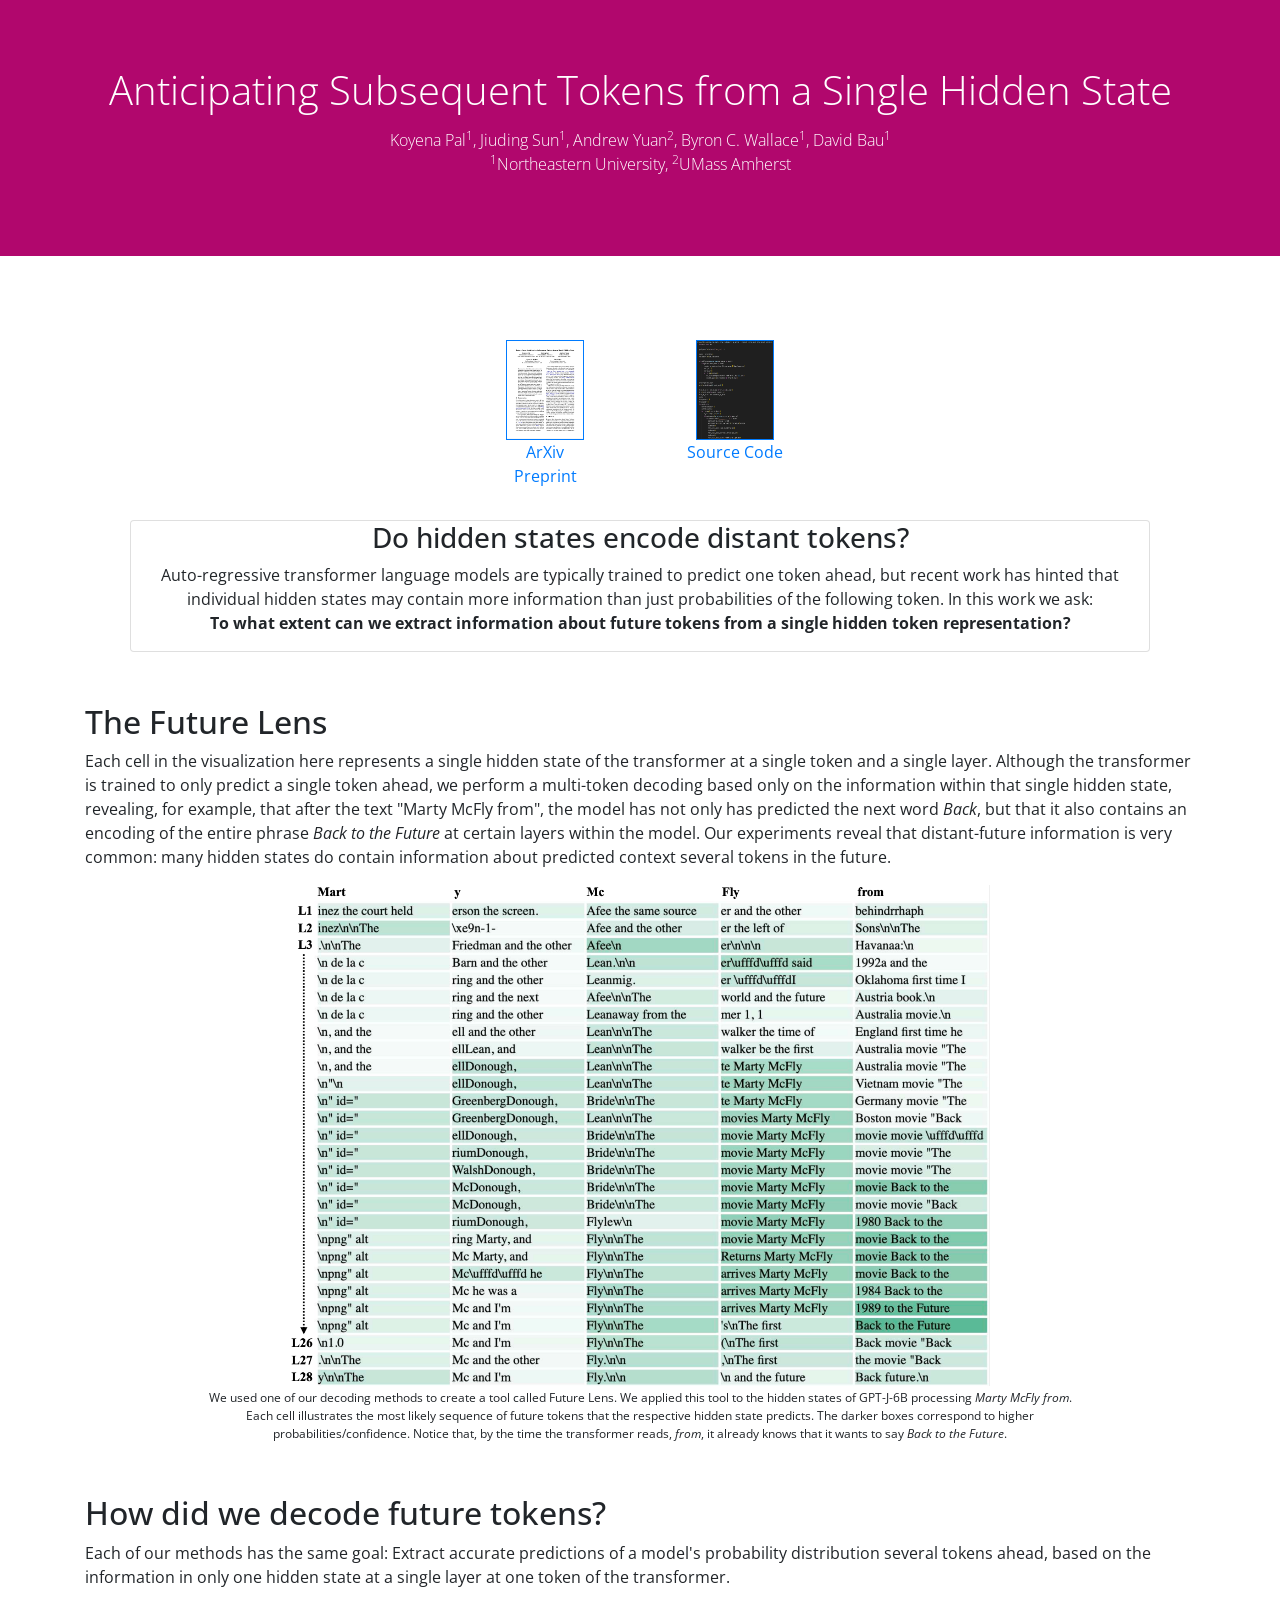
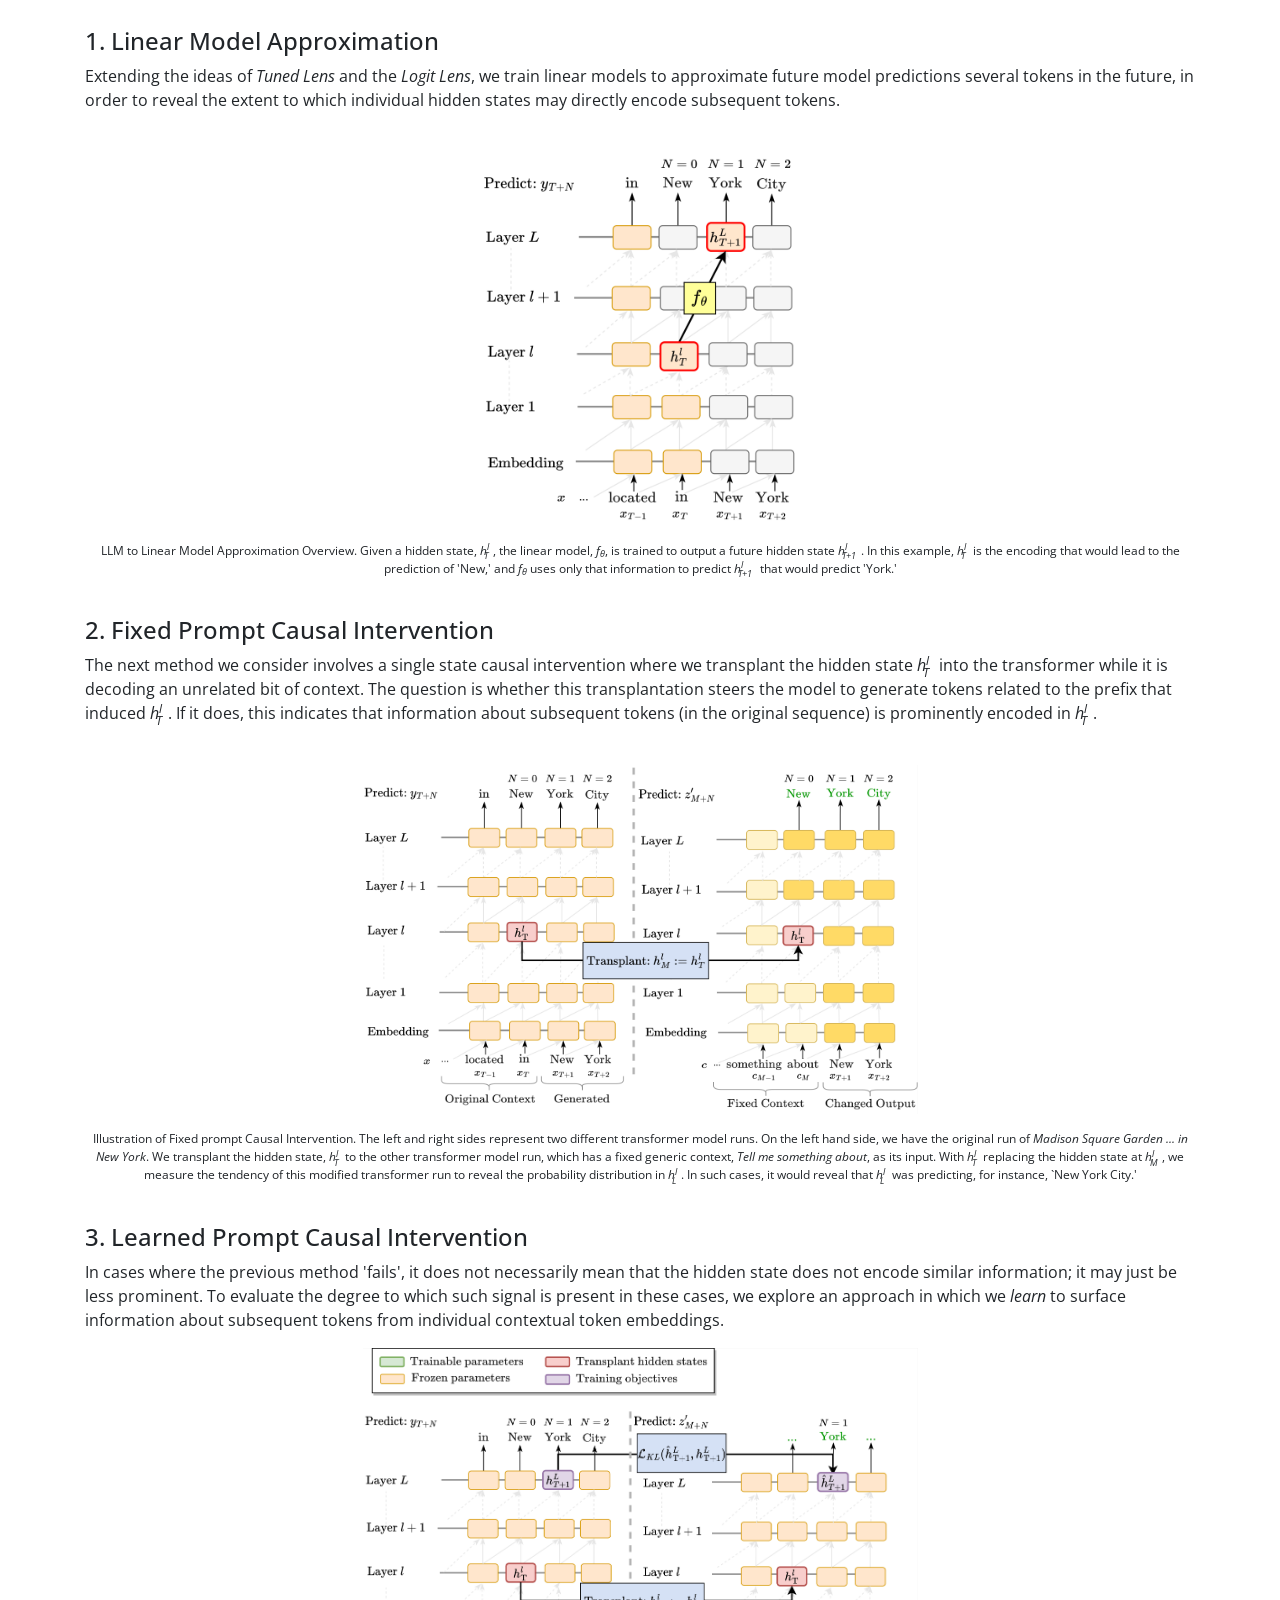
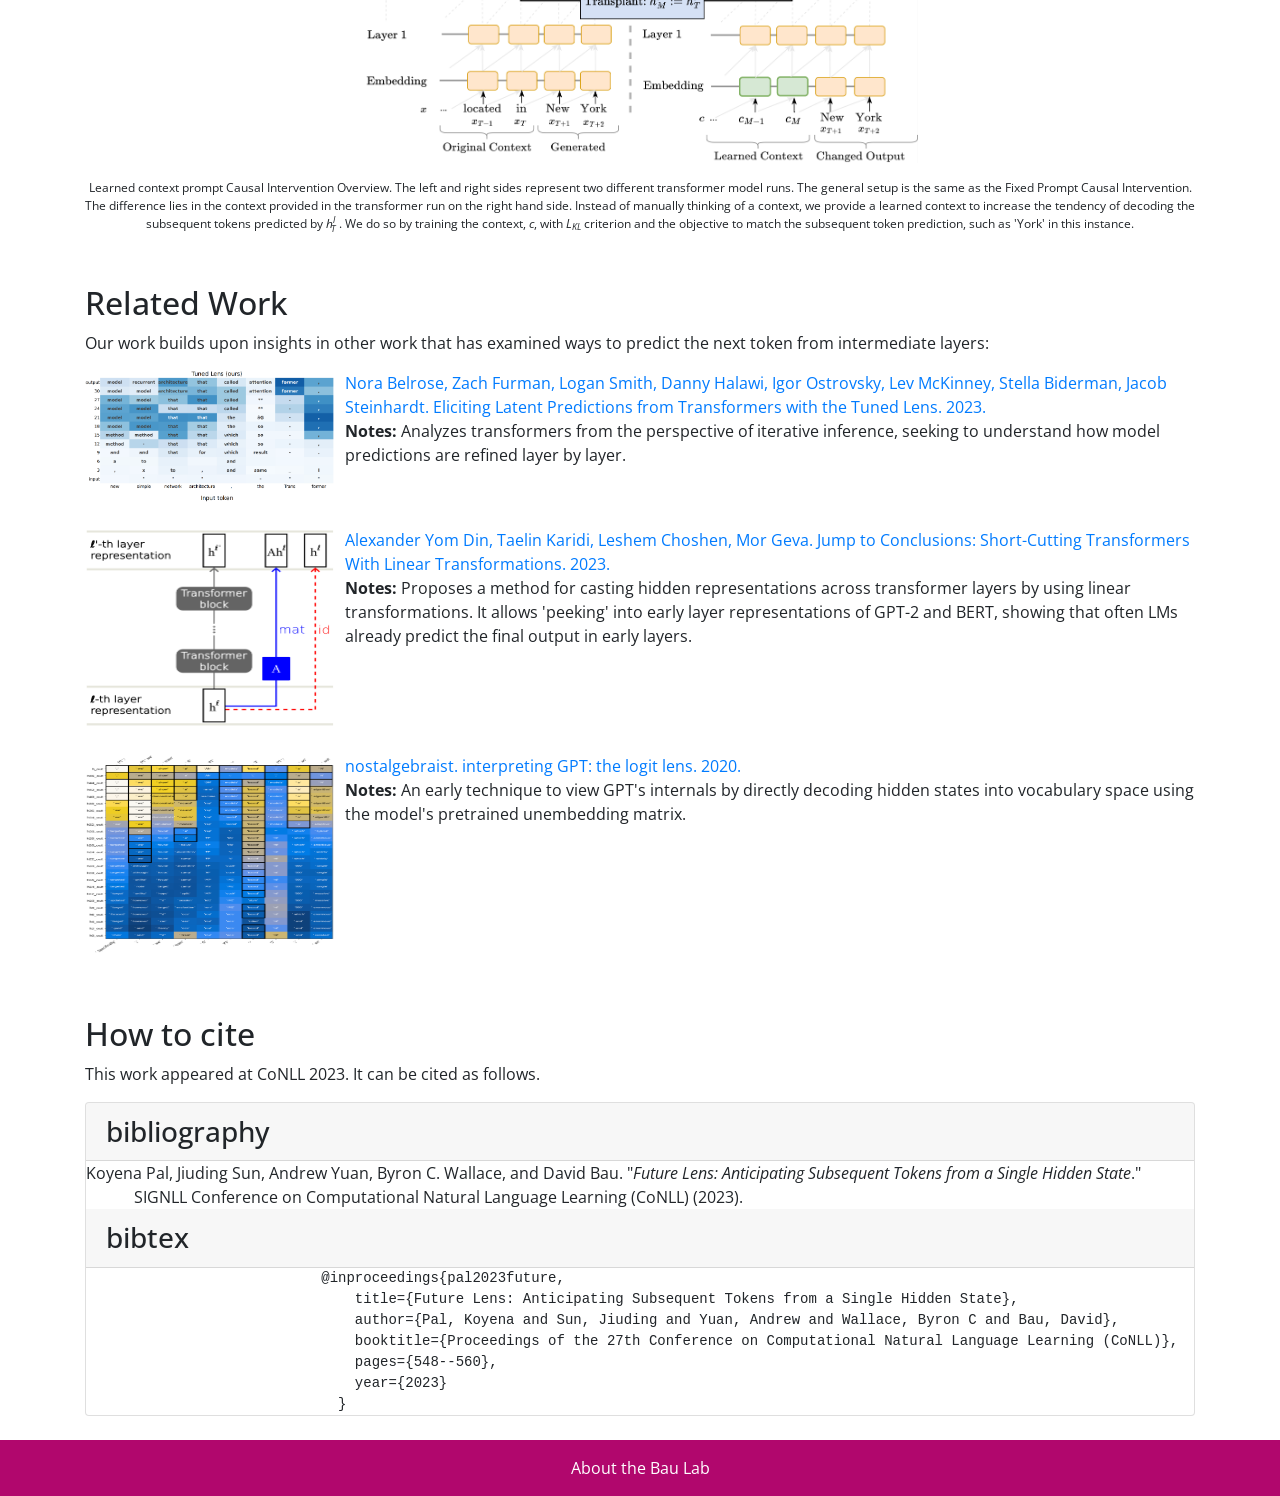
==== commit 2b3b70c8: "updated bibtex citation" ====
--- a/src/index.html
+++ b/src/index.html
@@ -263,12 +263,13 @@
                     <h3 class="card-header">bibtex</h3>
                     <div class="card-block">
                         <pre class="card-text clickselect">
-@article{pal2023future,
-    title={Future Lens: Anticipating Subsequent Tokens from a Single Hidden State},
-    author={Koyena Pal and Jiuding Sun and Andrew Yuan and Byron C. Wallace and David Bau},
-    journal={SIGNLL Conference on Computational Natural Language Learning (CoNLL)},
-    year={2023}
-    }</pre>
+                            @inproceedings{pal2023future,
+                                title={Future Lens: Anticipating Subsequent Tokens from a Single Hidden State},
+                                author={Pal, Koyena and Sun, Jiuding and Yuan, Andrew and Wallace, Byron C and Bau, David},
+                                booktitle={Proceedings of the 27th Conference on Computational Natural Language Learning (CoNLL)},
+                                pages={548--560},
+                                year={2023}
+                              }</pre>
                     </div>
                 </div>
                 <!-- </p> -->
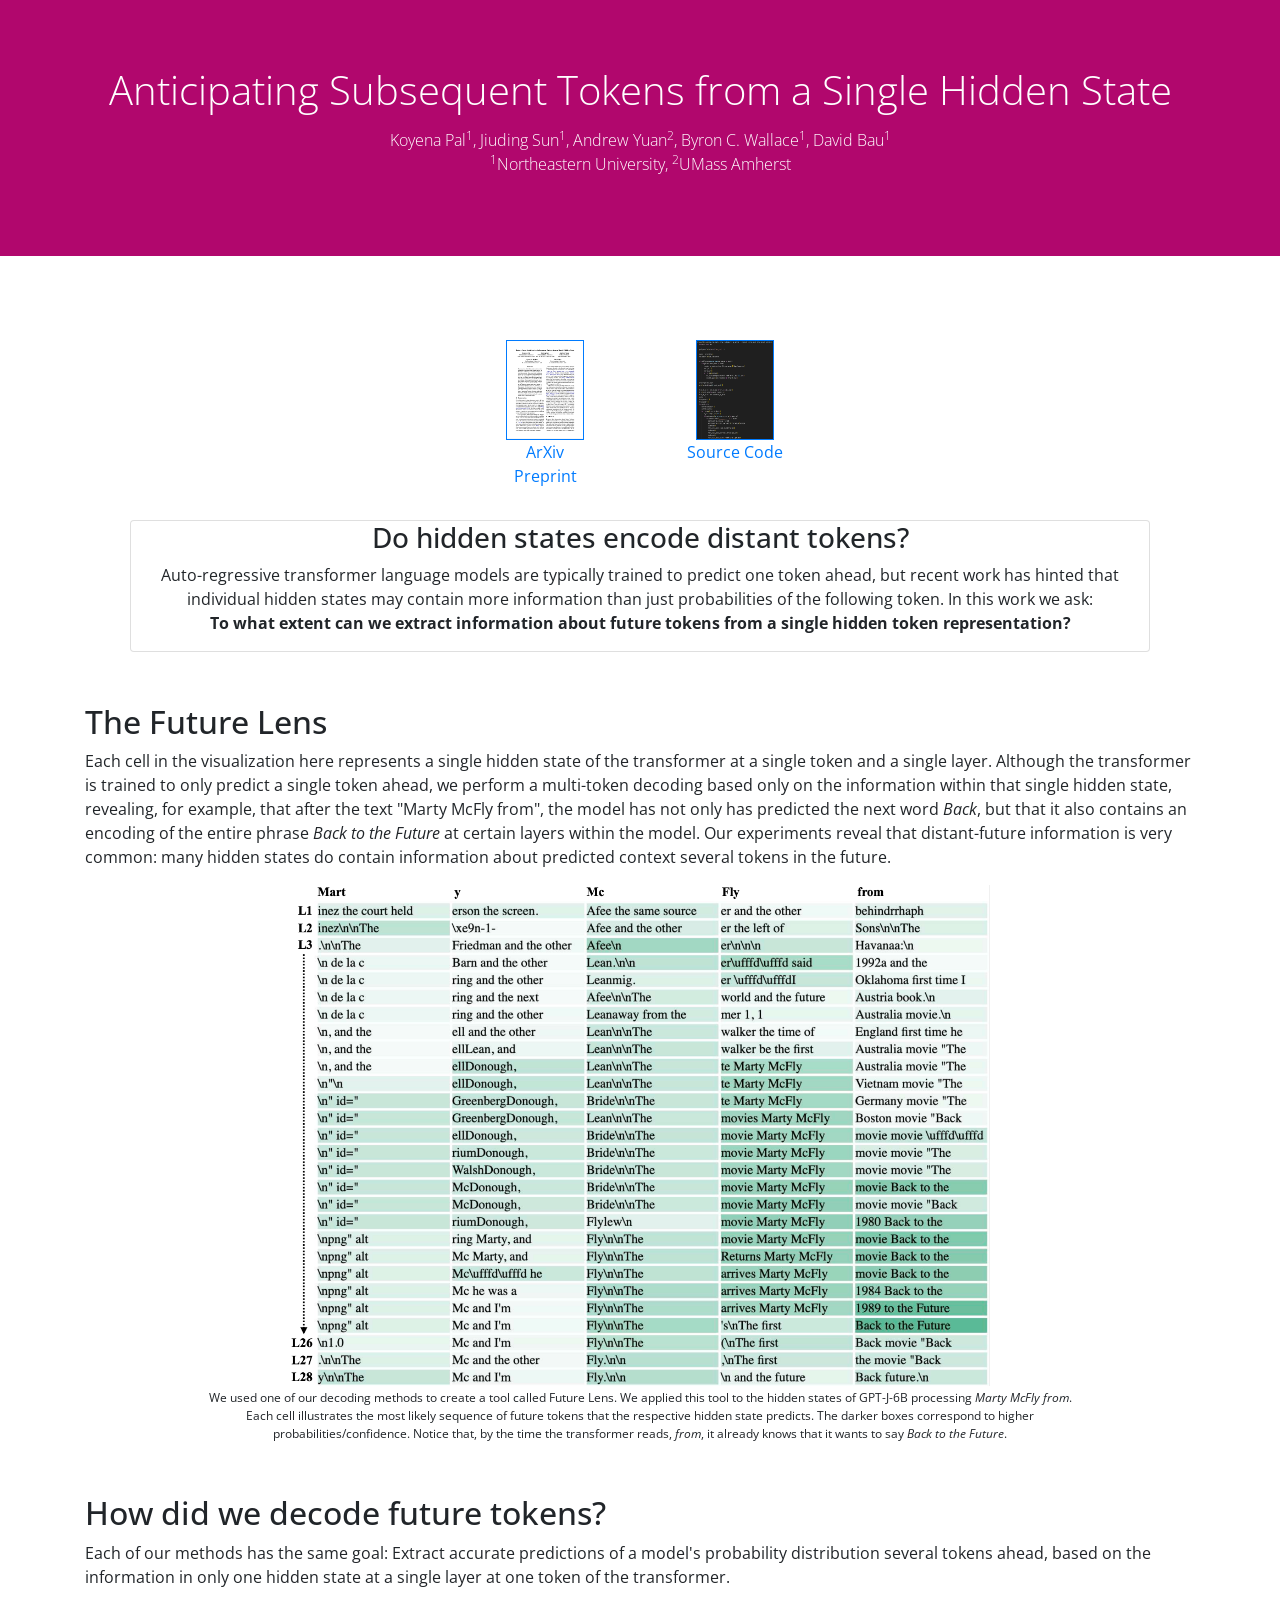
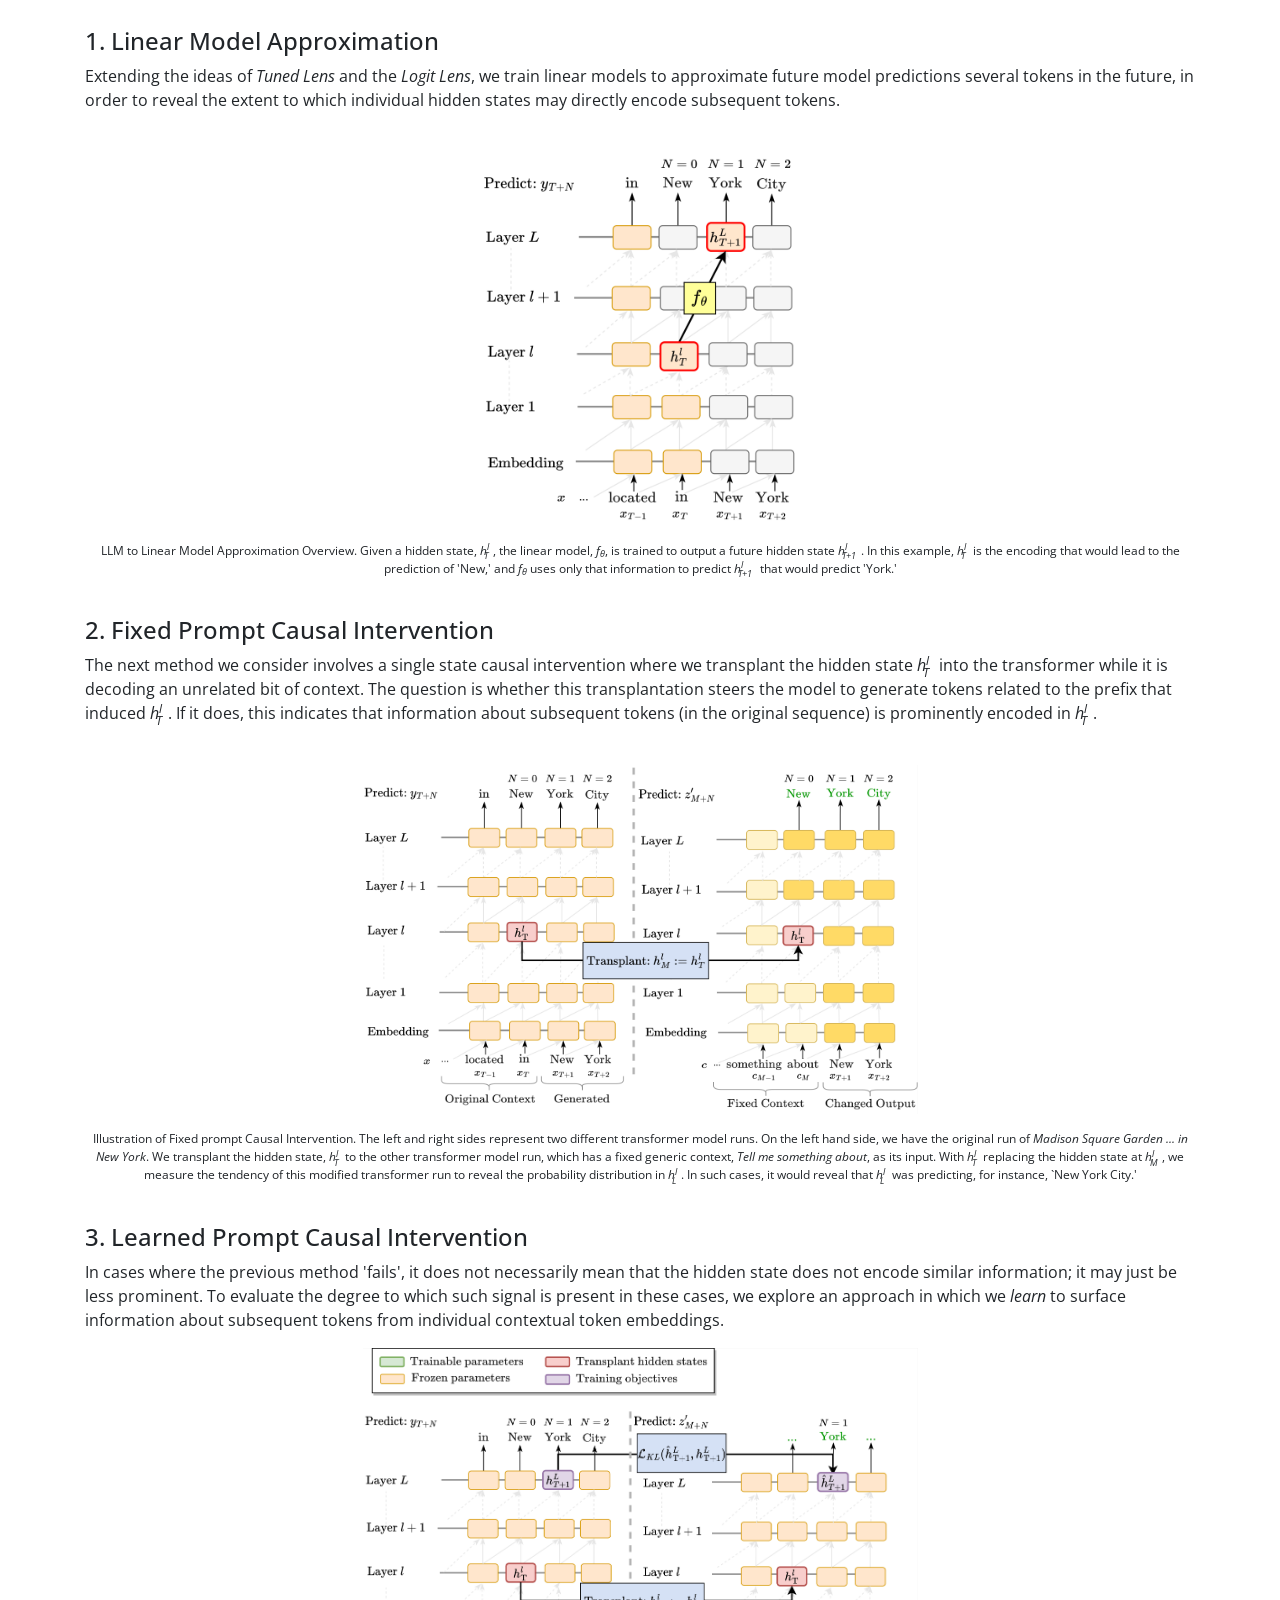
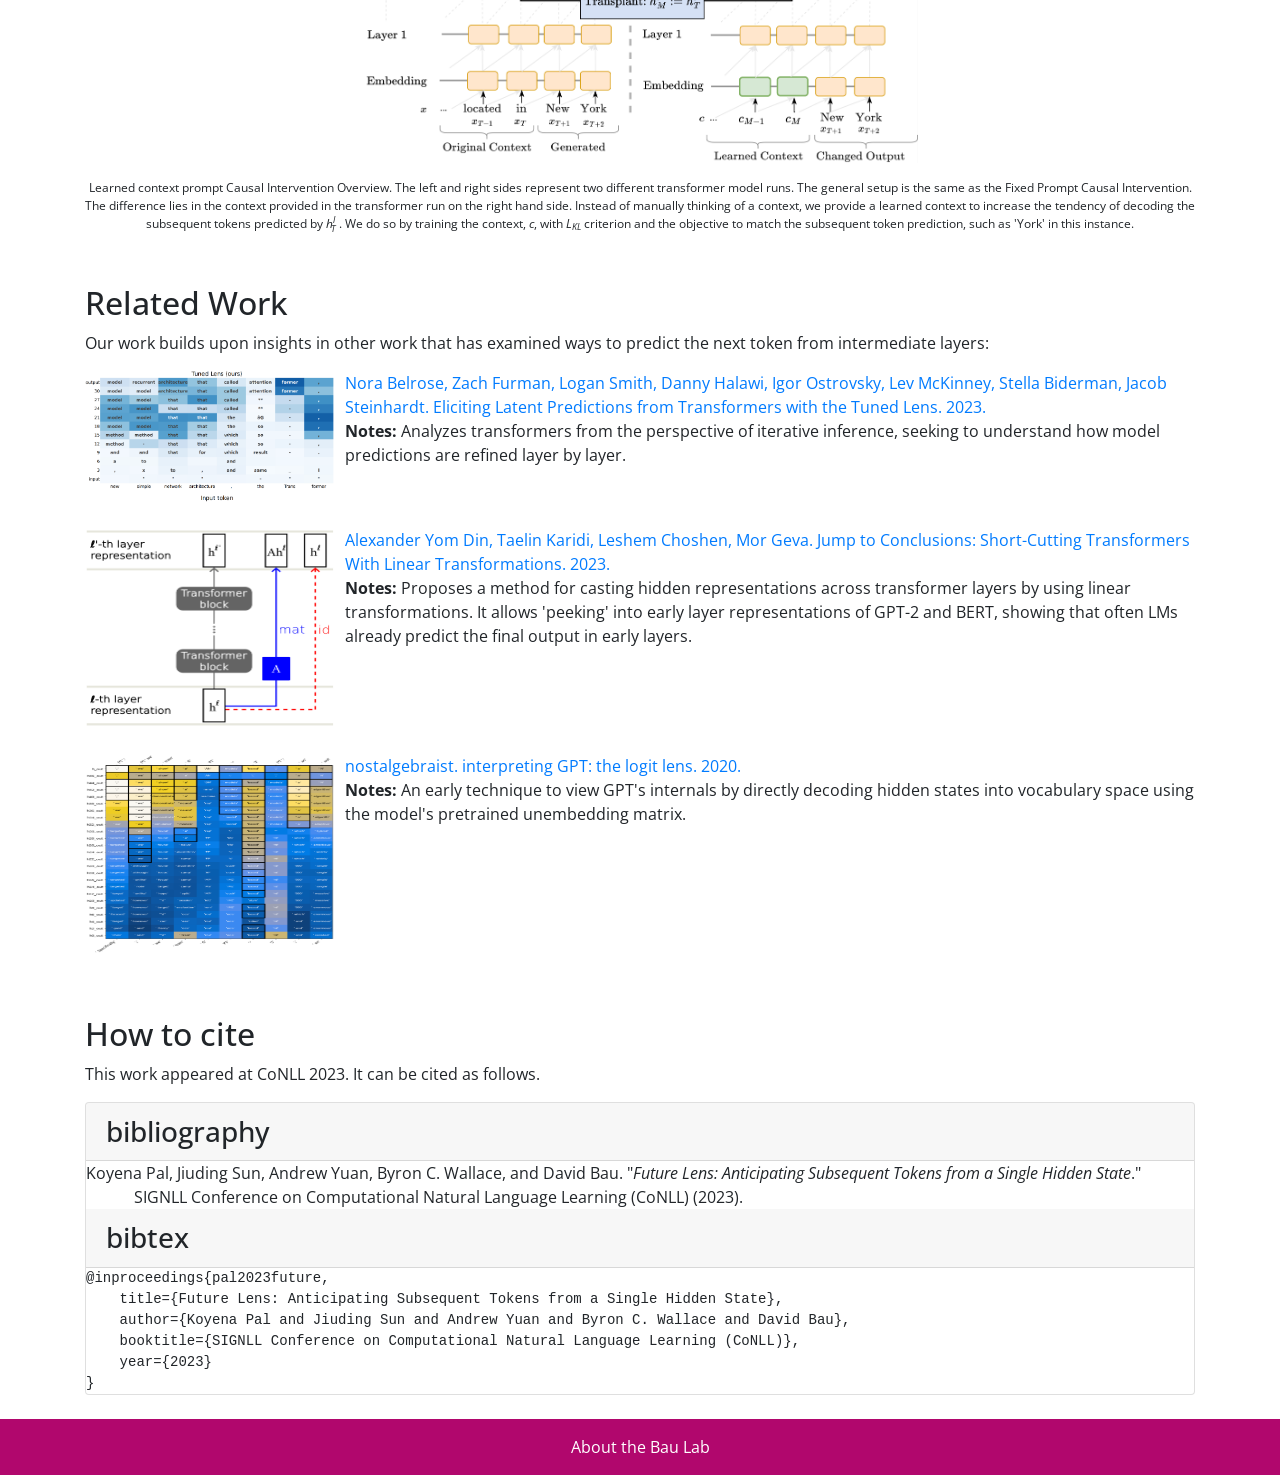
==== commit f8e2d566: "Update citation." ====
--- a/src/index.html
+++ b/src/index.html
@@ -263,13 +263,12 @@
                     <h3 class="card-header">bibtex</h3>
                     <div class="card-block">
                         <pre class="card-text clickselect">
-                            @inproceedings{pal2023future,
-                                title={Future Lens: Anticipating Subsequent Tokens from a Single Hidden State},
-                                author={Pal, Koyena and Sun, Jiuding and Yuan, Andrew and Wallace, Byron C and Bau, David},
-                                booktitle={Proceedings of the 27th Conference on Computational Natural Language Learning (CoNLL)},
-                                pages={548--560},
-                                year={2023}
-                              }</pre>
+@inproceedings{pal2023future,
+    title={Future Lens: Anticipating Subsequent Tokens from a Single Hidden State},
+    author={Koyena Pal and Jiuding Sun and Andrew Yuan and Byron C. Wallace and David Bau},
+    booktitle={SIGNLL Conference on Computational Natural Language Learning (CoNLL)},
+    year={2023}
+}</pre>
                     </div>
                 </div>
                 <!-- </p> -->
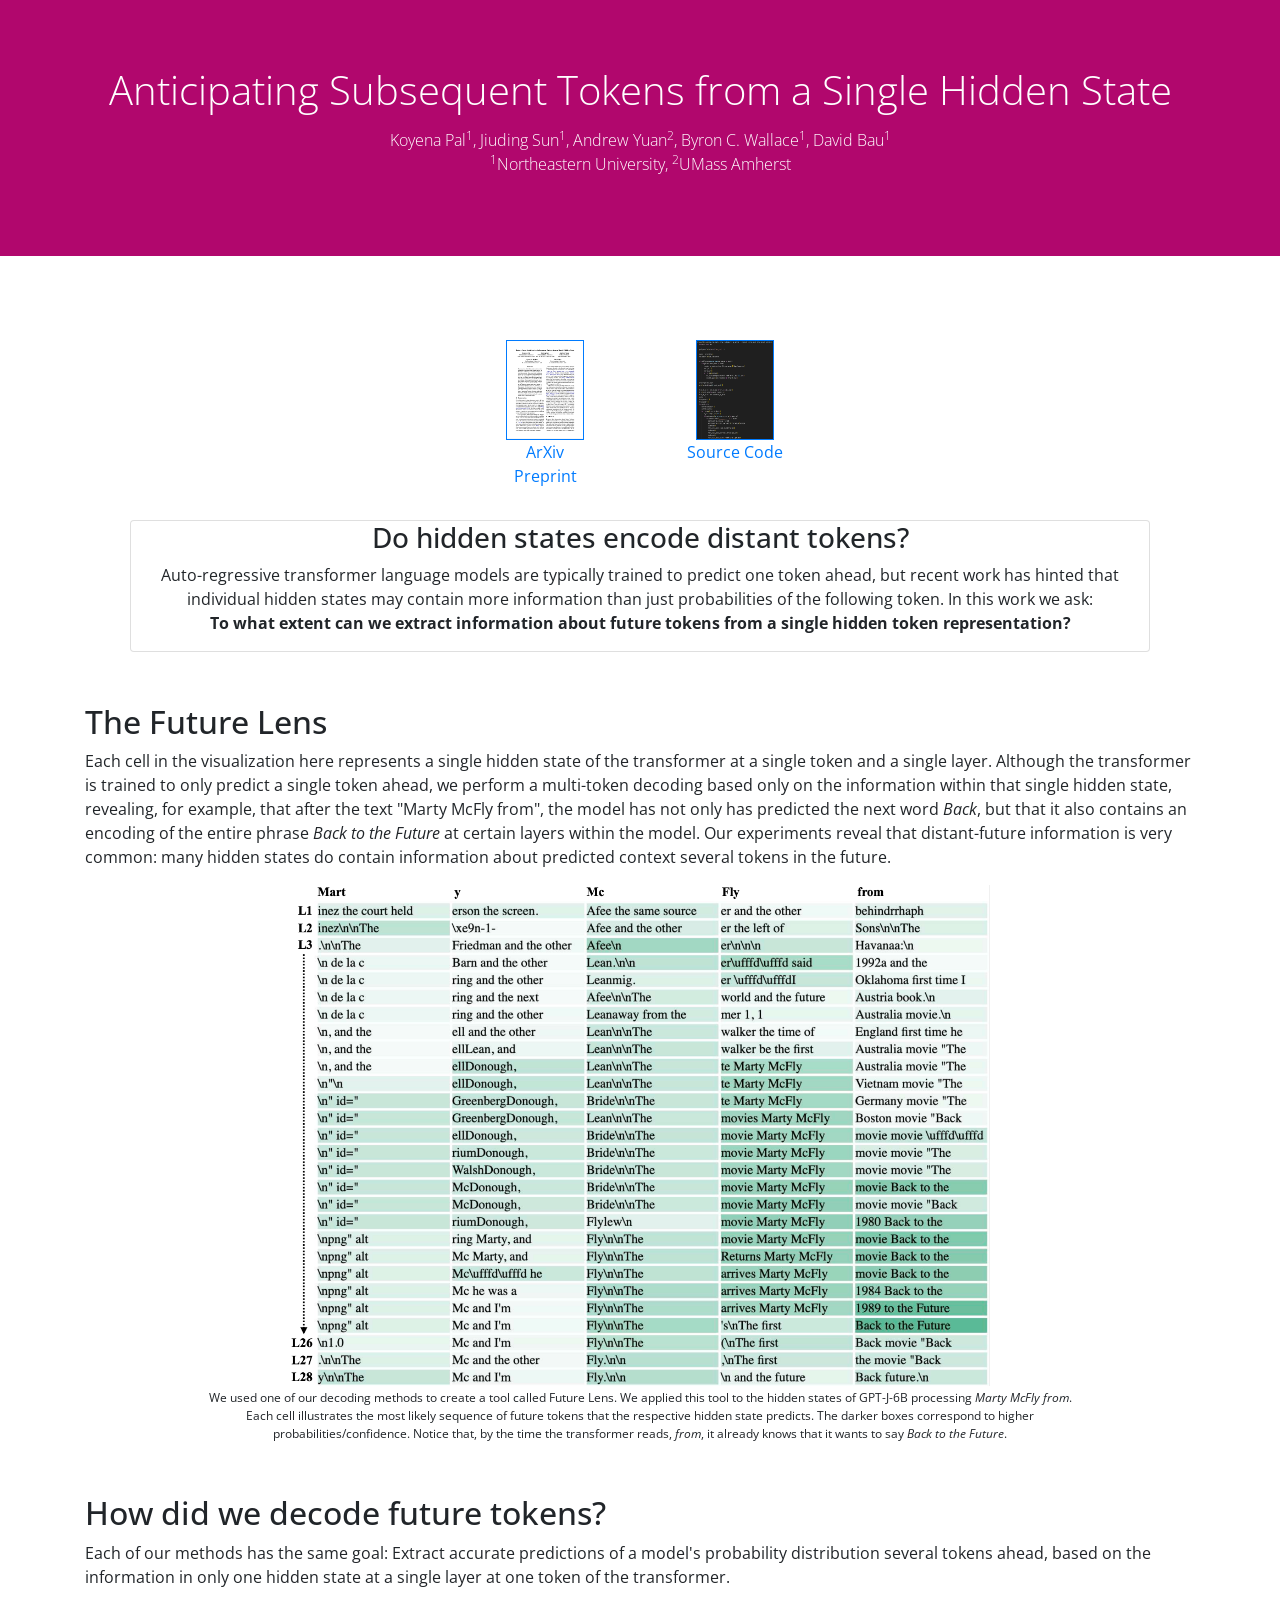
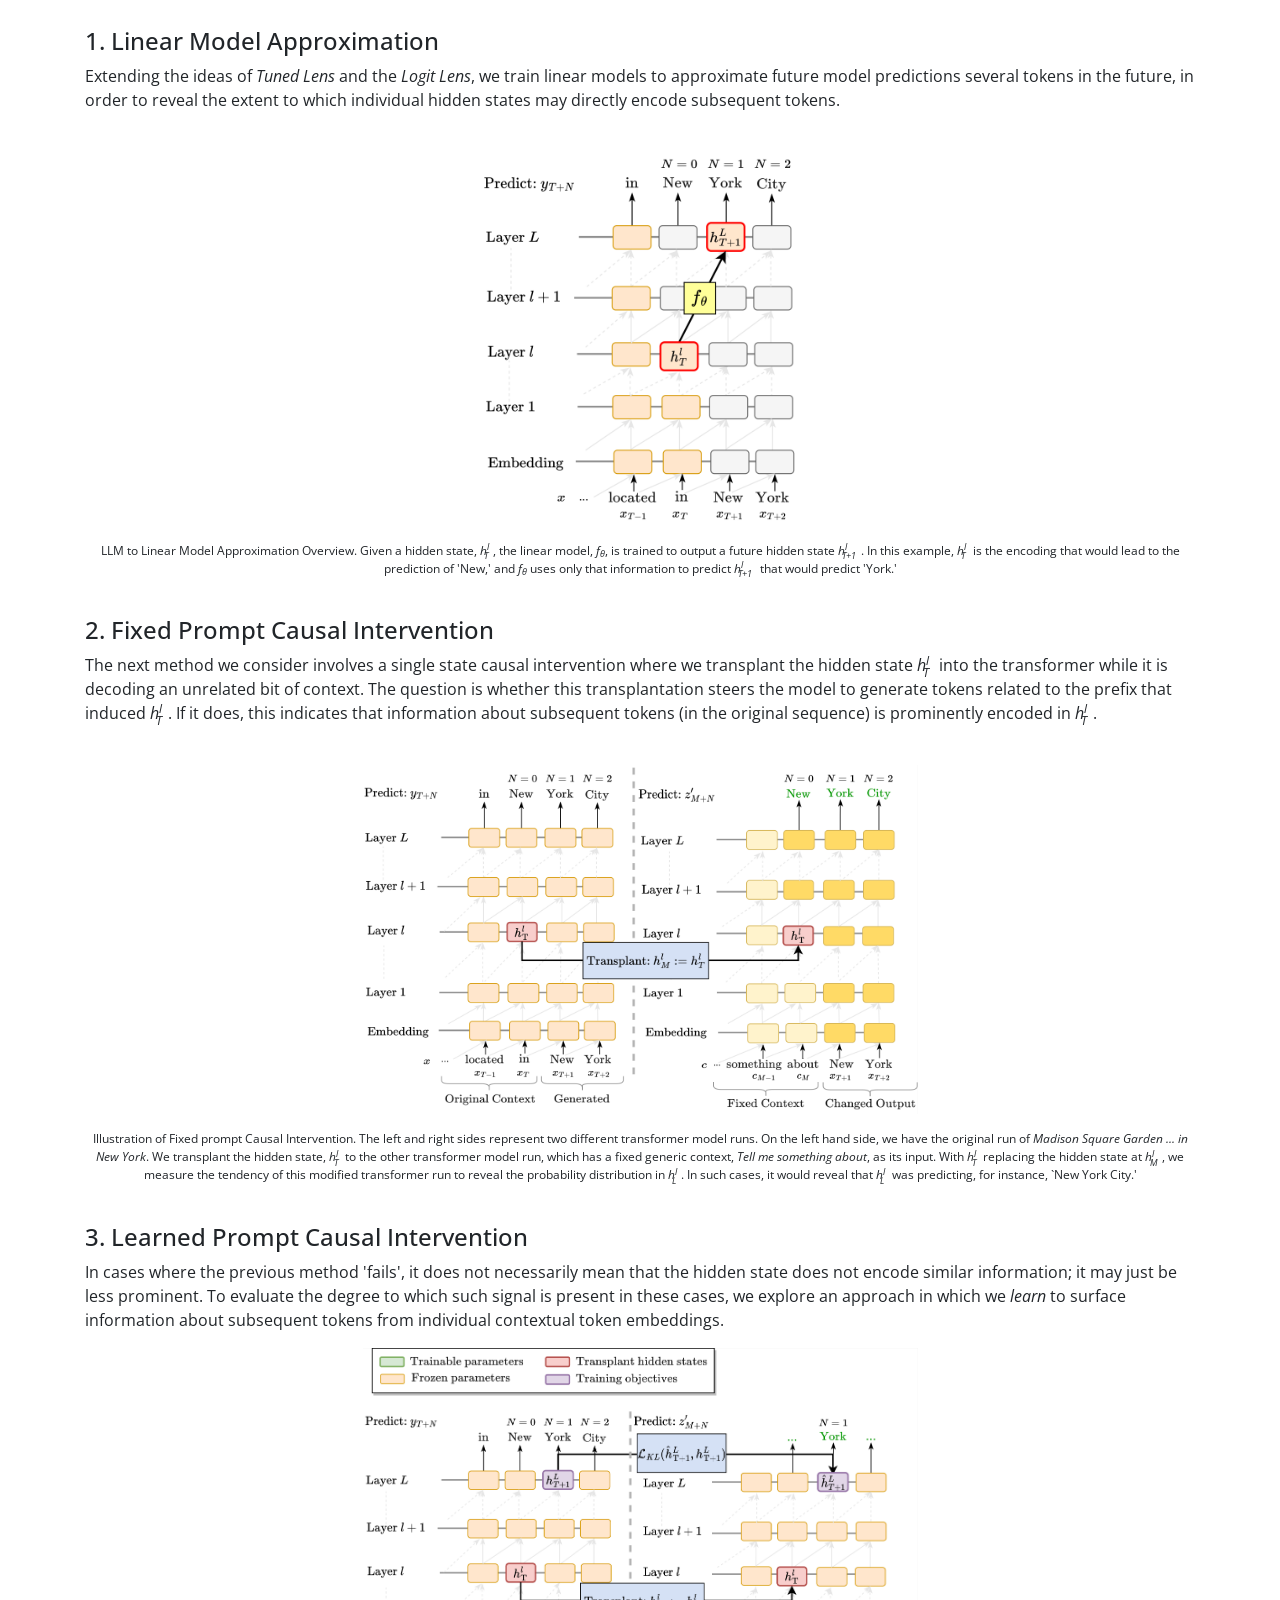
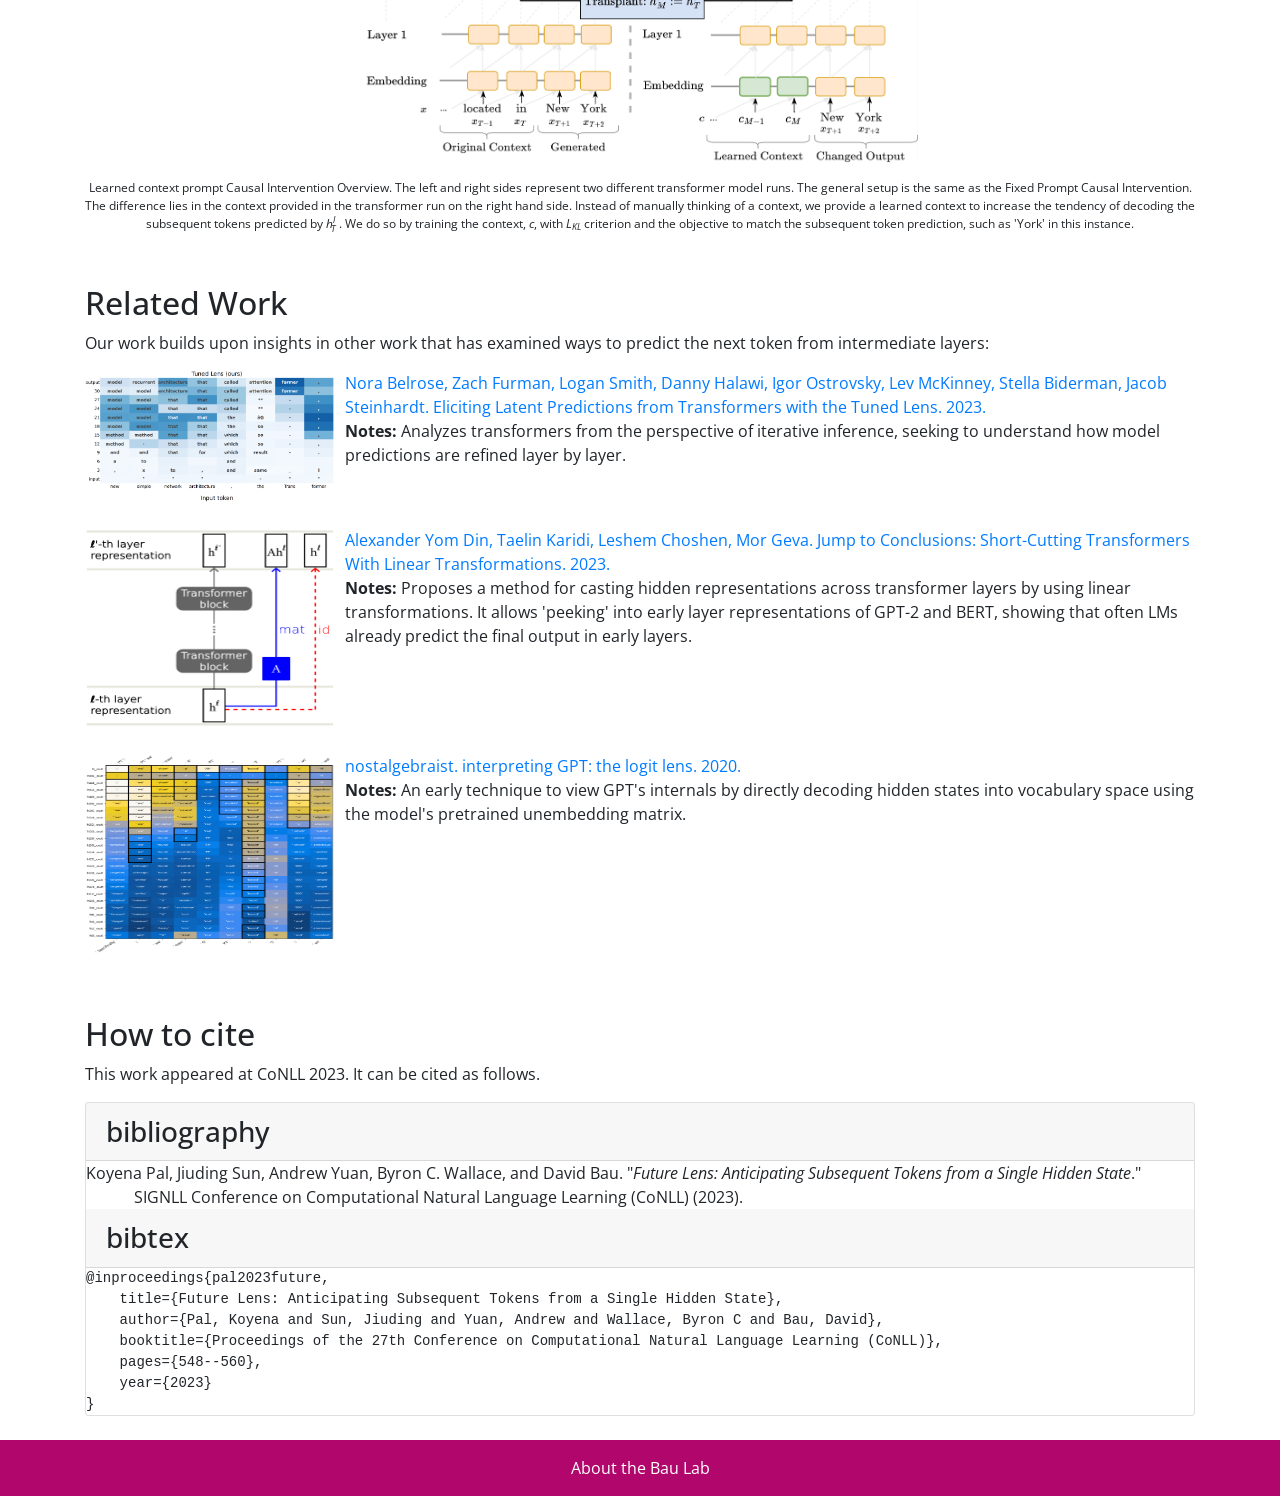
==== commit 425b75f7: "Merge." ====
--- a/src/index.html
+++ b/src/index.html
@@ -262,11 +262,12 @@
                     </div>
                     <h3 class="card-header">bibtex</h3>
                     <div class="card-block">
-                        <pre class="card-text clickselect">
-@inproceedings{pal2023future,
+                        <pre class="card-text clickselect"
+>@inproceedings{pal2023future,
     title={Future Lens: Anticipating Subsequent Tokens from a Single Hidden State},
-    author={Koyena Pal and Jiuding Sun and Andrew Yuan and Byron C. Wallace and David Bau},
-    booktitle={SIGNLL Conference on Computational Natural Language Learning (CoNLL)},
+    author={Pal, Koyena and Sun, Jiuding and Yuan, Andrew and Wallace, Byron C and Bau, David},
+    booktitle={Proceedings of the 27th Conference on Computational Natural Language Learning (CoNLL)},
+    pages={548--560},
     year={2023}
 }</pre>
                     </div>
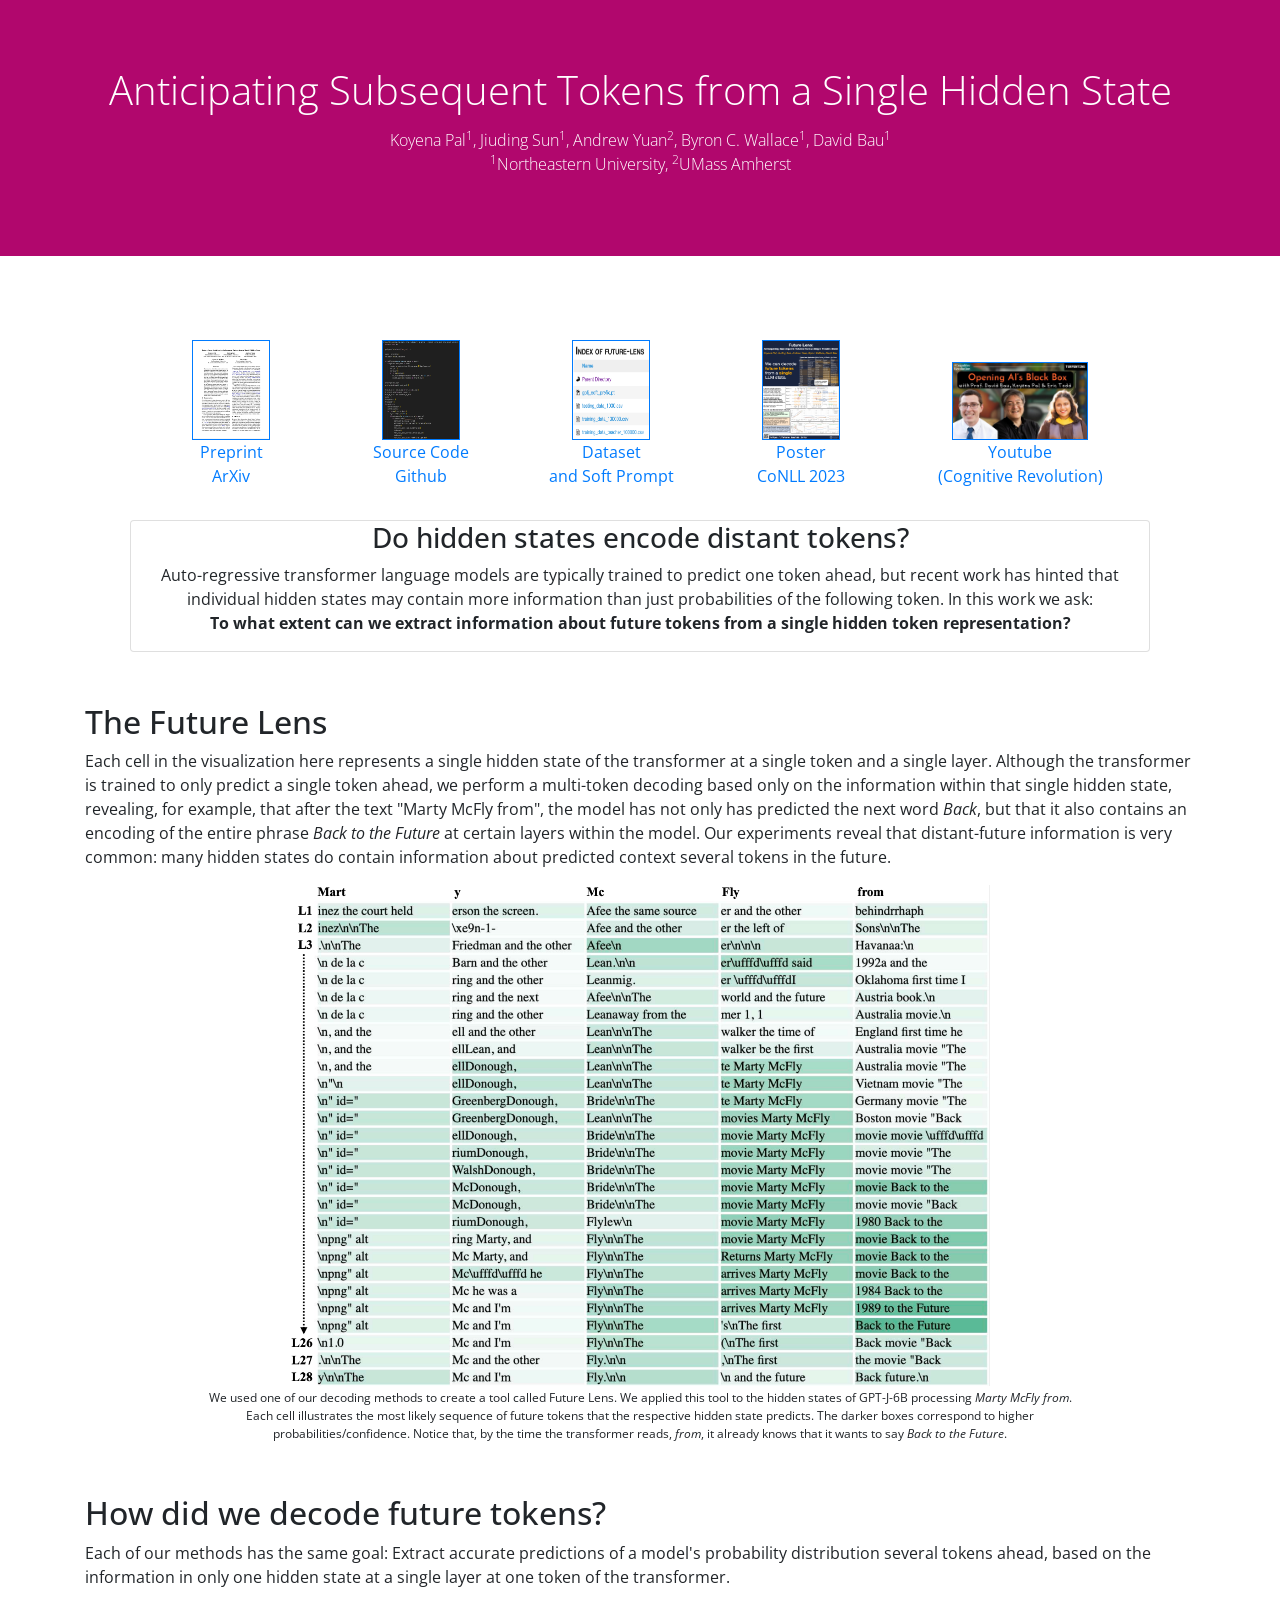
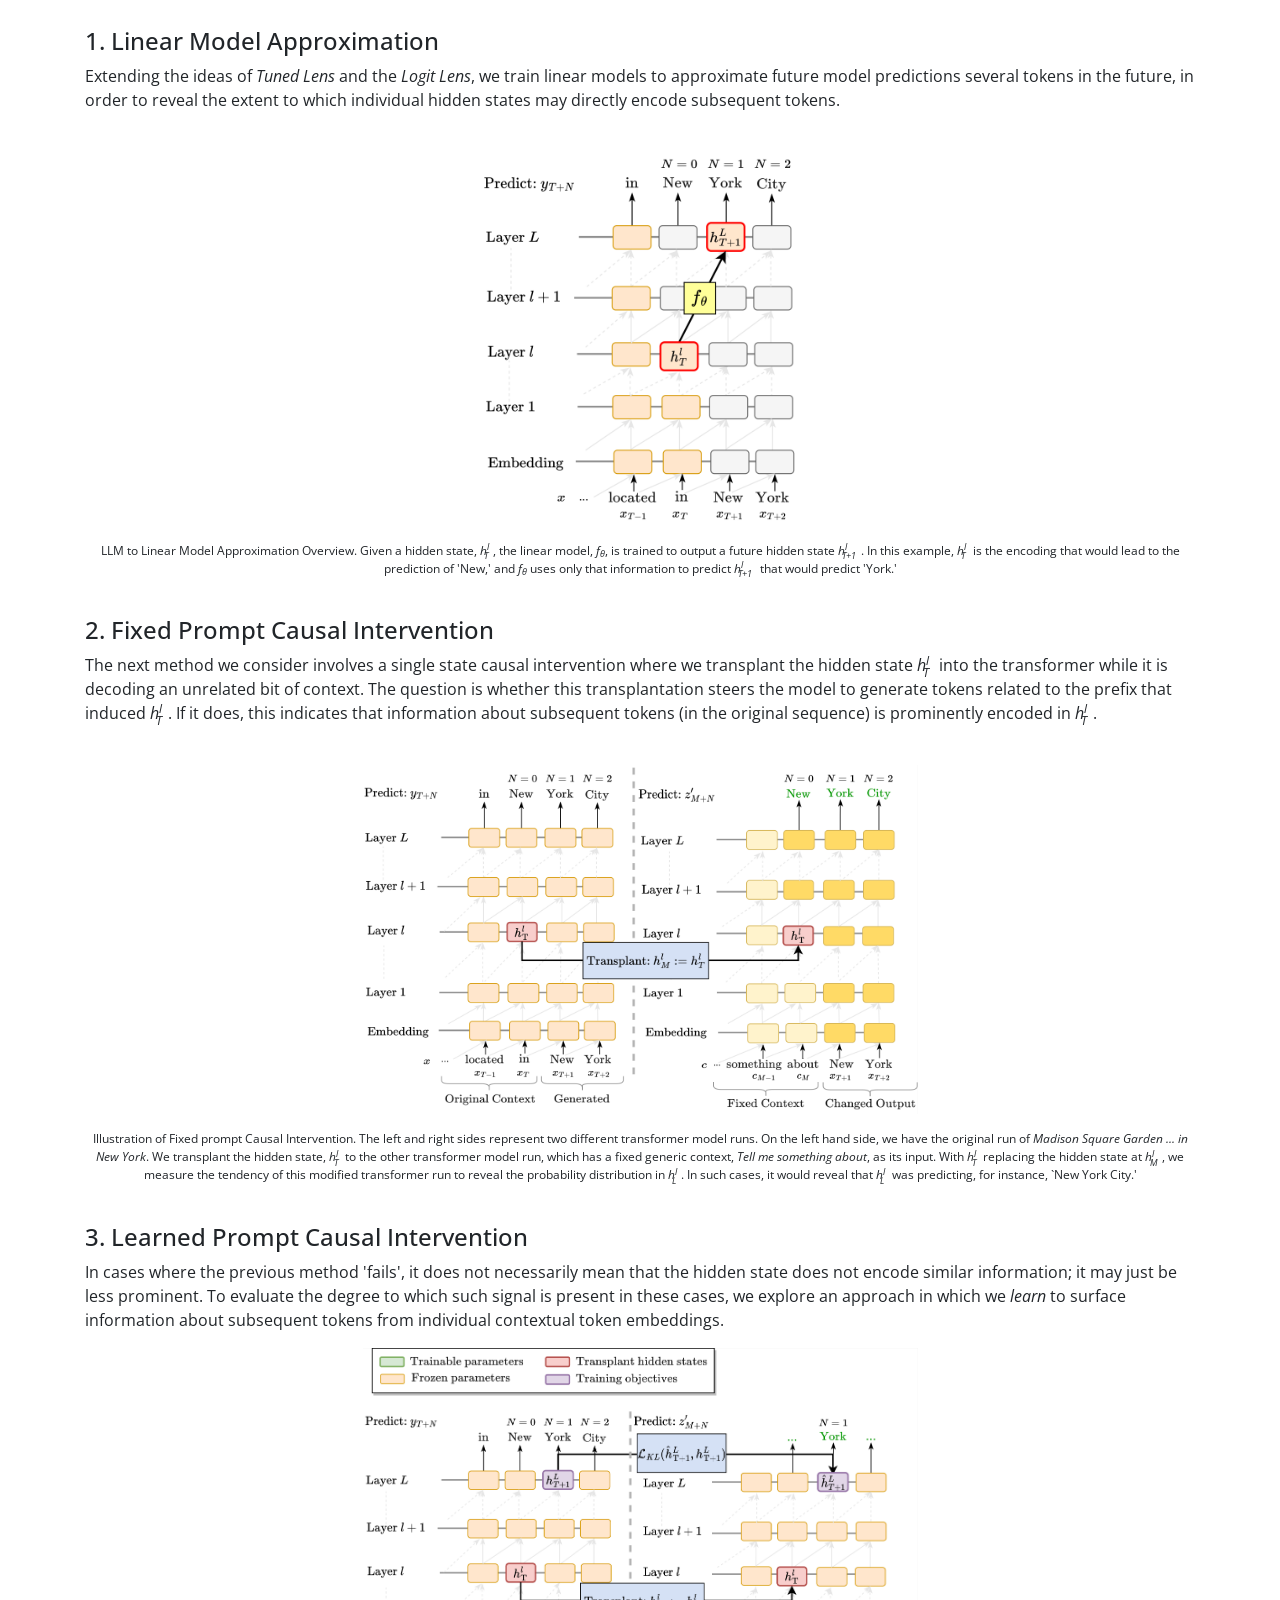
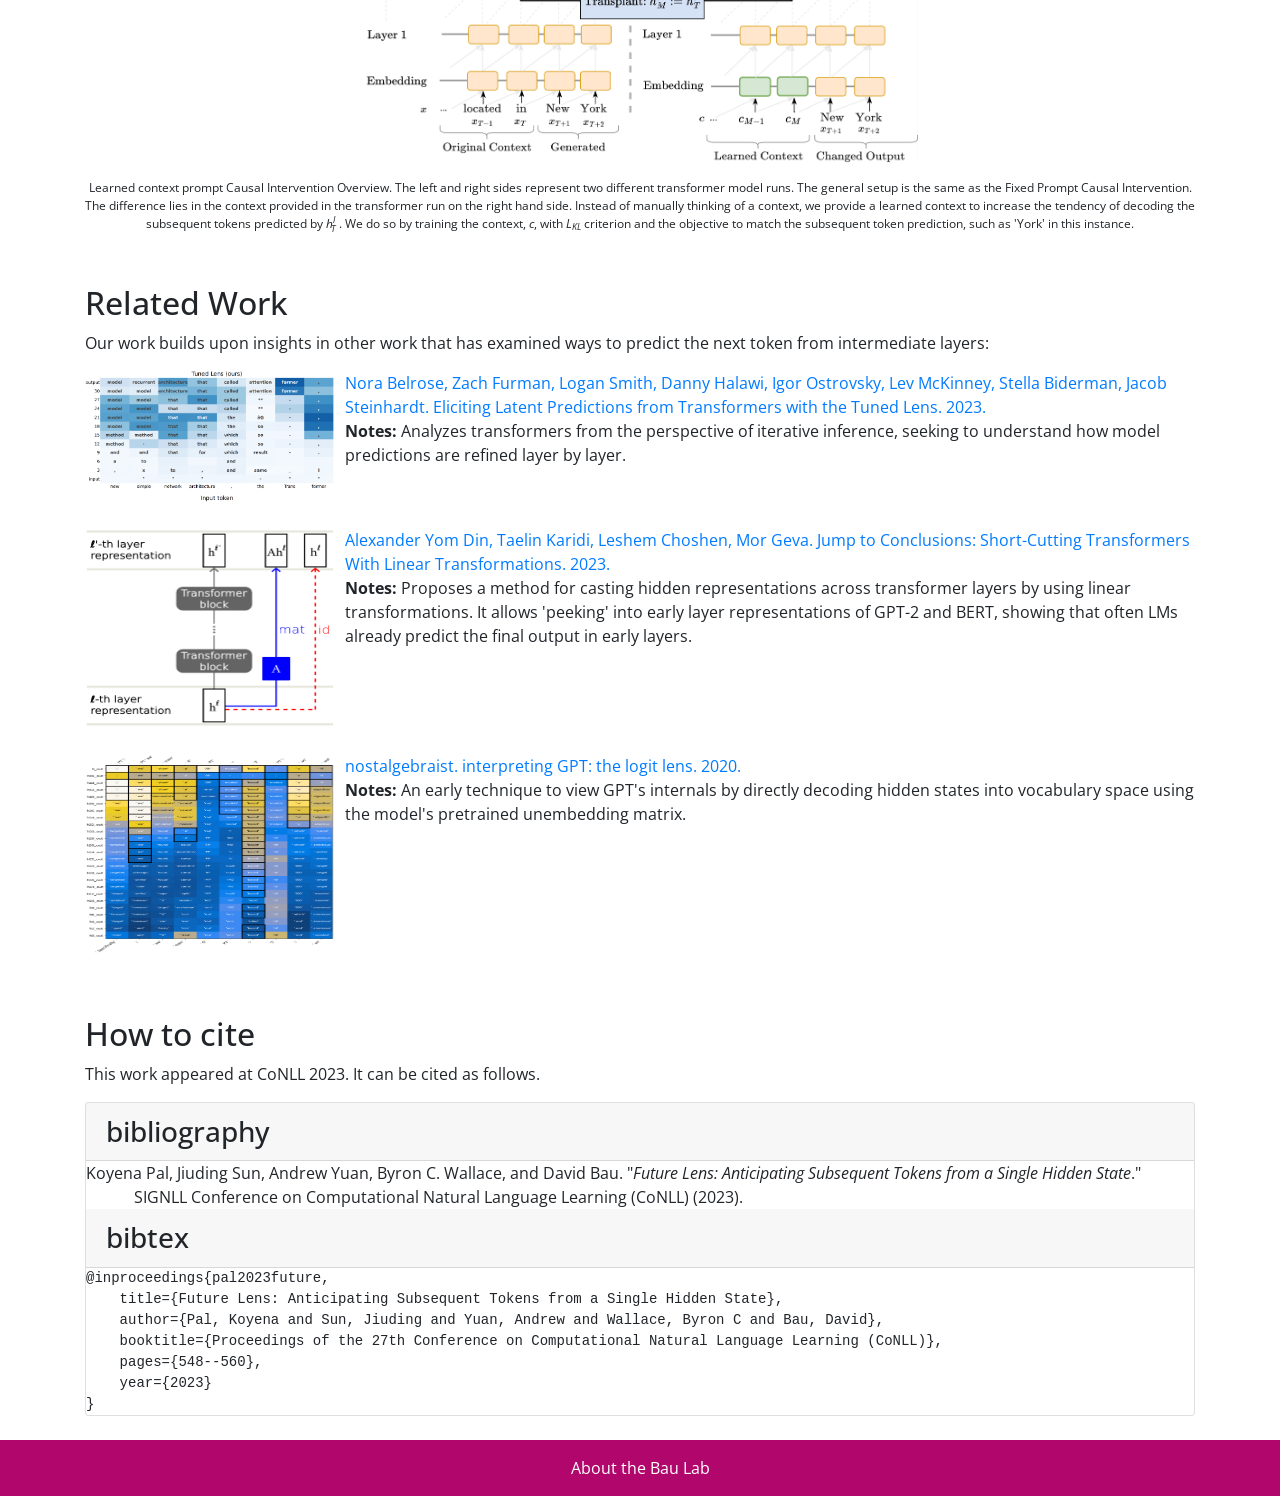
==== commit 5b6d297a: "added more files" ====
--- a/src/index.html
+++ b/src/index.html
@@ -95,11 +95,26 @@
                 <a href="https://arxiv.org/abs/2311.04897" class="d-inline-block p-3 align-top" target="_blank">
                     <img height="100" width="78" src="images/paper-thumb.png" style="border:1px solid; margin: 0 38px;"
                         alt="ArXiv Preprint thumbnail" data-nothumb="">
-                    <br>ArXiv<br>Preprint</a>
+                    <br>Preprint<br>ArXiv</a>
                 <a href="https://github.com/KoyenaPal/future-lens/" class="d-inline-block p-3 align-top" target="_blank">
                     <img height="100" width="78" src="images/code-thumb.png" style="border:1px solid; margin: 0 38px;"
                         alt="Github code thumbnail" data-nothumb="">
-                    <br>Source Code<br>
+                    <br>Source Code<br>Github<br>
+                </a>
+                <a href="https://baulab.us/u/koyena/data/future-lens/" class="d-inline-block p-3 align-top" target="_blank">
+                    <img height="100" width="78" src="images/data-thumb.png" style="border:1px solid; margin: 0 38px;"
+                        alt="Data thumbnail" data-nothumb="">
+                    <br>Dataset<br> and Soft Prompt<br>
+                </a>
+                <a href="docs/future-lens-poster.pdf" class="d-inline-block p-3 align-top" target="_blank">
+                    <img height="100" width="78" src="images/poster-thumb.png" style="border:1px solid; margin: 0 38px;"
+                        alt="Poster thumbnail" data-nothumb="">
+                    <br>Poster<br>CoNLL 2023<br>
+                </a>
+                <a href="https://www.youtube.com/watch?v=O4Opvjze8Ic" class="d-inline-block p-3 align-bottom" target="_blank">
+                    <img height="78" width="136" src="images/youtube-thumb.png" style="border:1px solid; margin: 0 38px;"
+                        alt="Youtube thumbnail" data-nothumb="">
+                    <br>Youtube<br>(Cognitive Revolution)<br>
                 </a>
             </p>
 
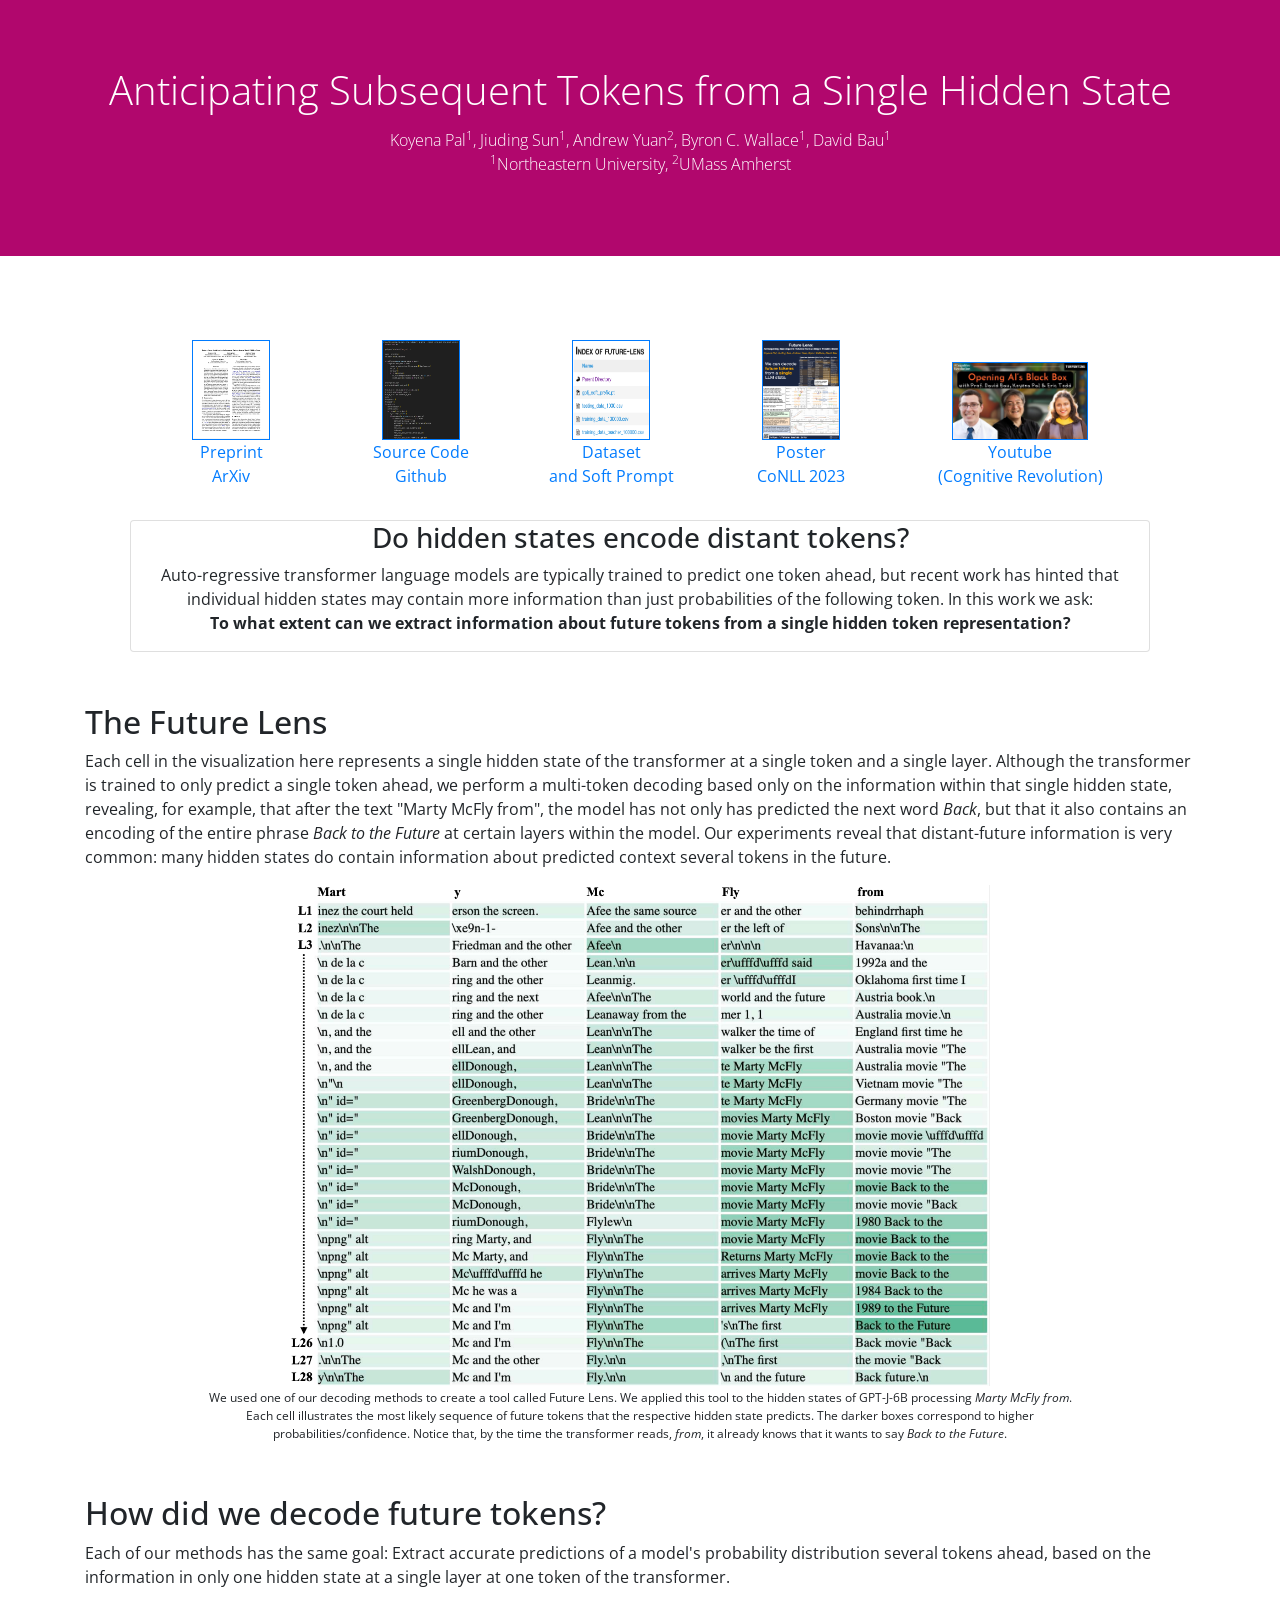
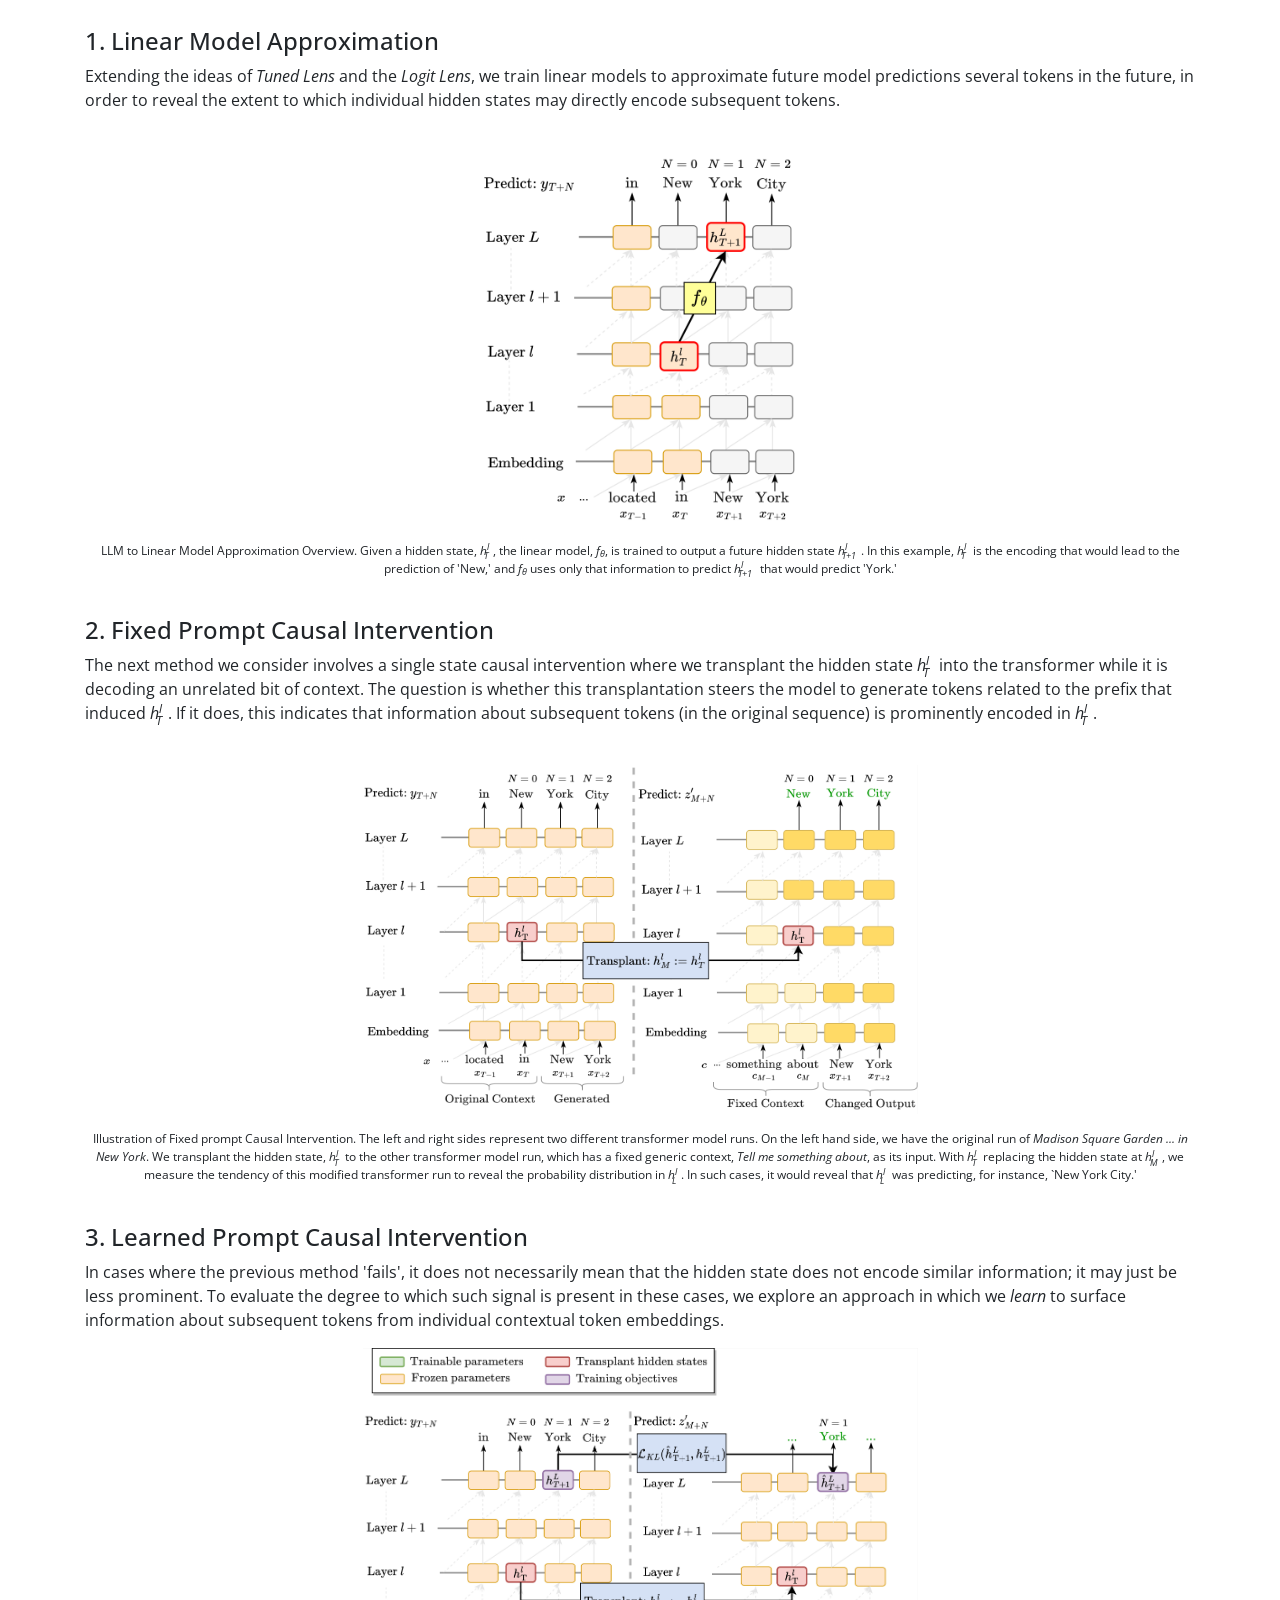
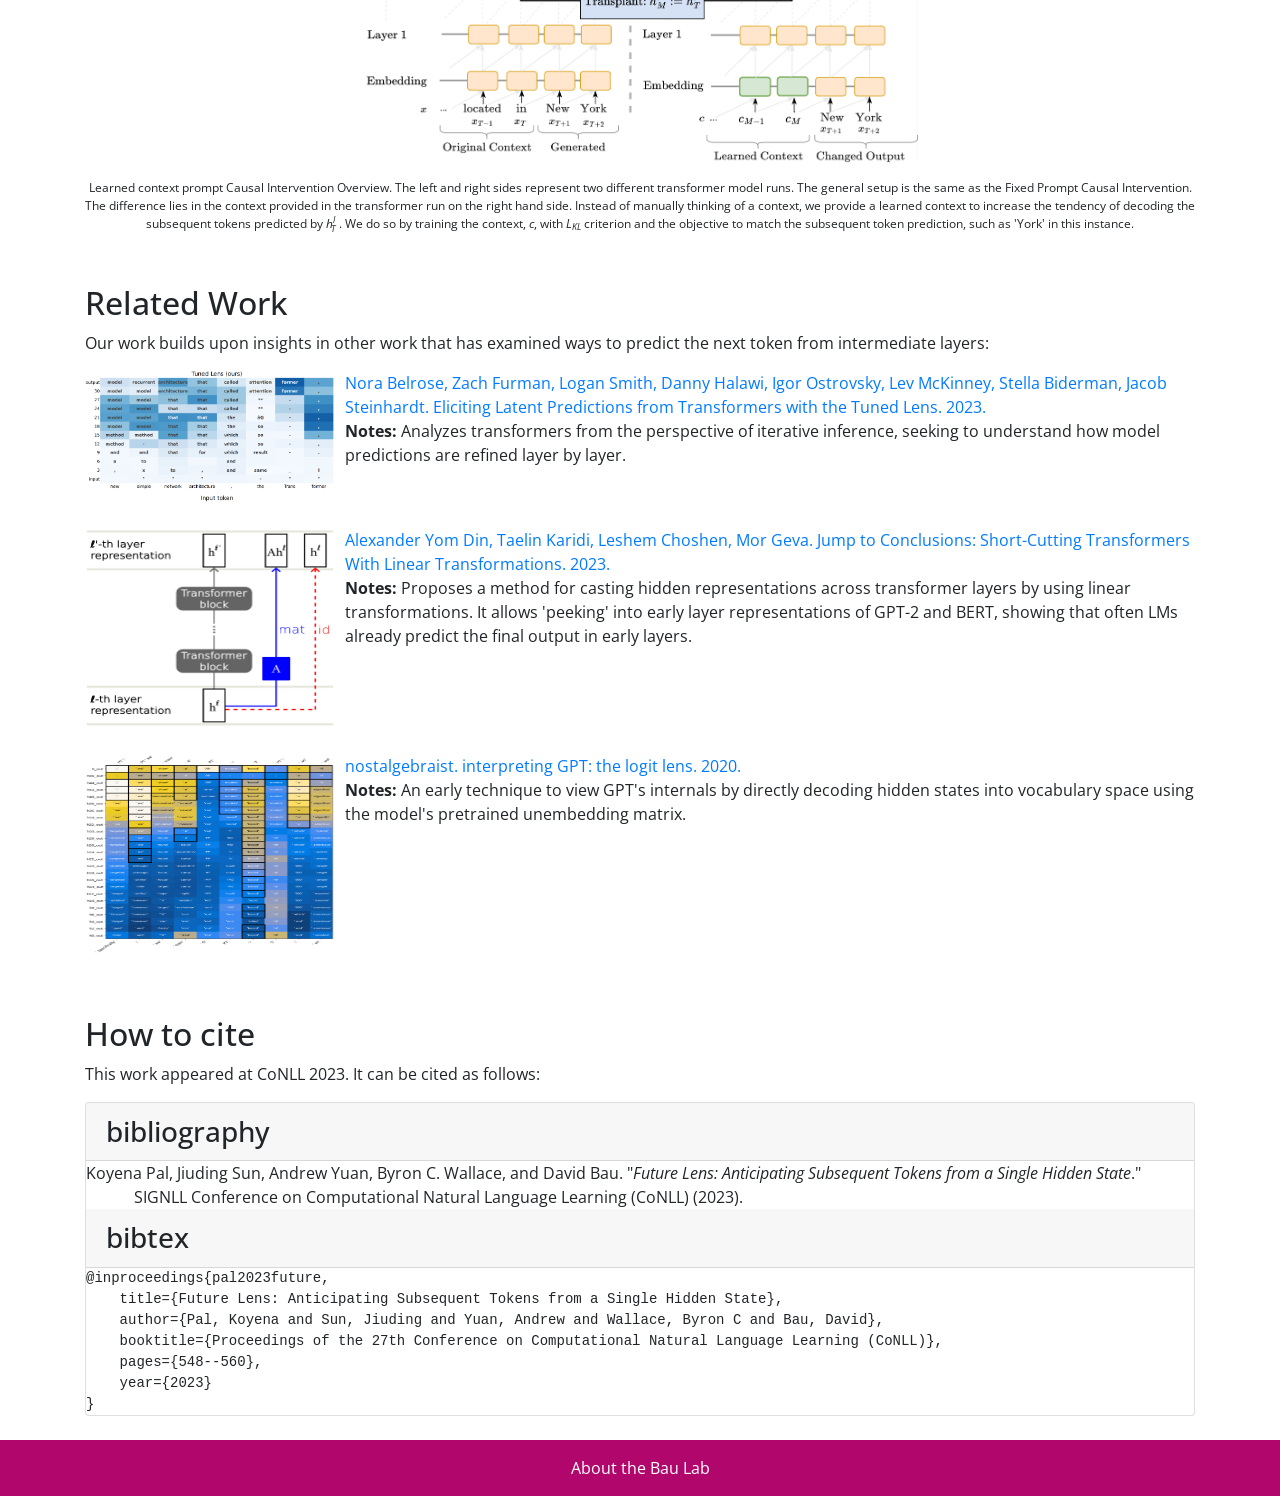
==== commit 8e8670c2: "minor modification" ====
--- a/src/index.html
+++ b/src/index.html
@@ -263,7 +263,7 @@
 	
                 <h2>How to cite</h2>
 
-                <p>This work appeared at CoNLL 2023. It can be cited as follows.
+                <p>This work appeared at CoNLL 2023. It can be cited as follows:
                 </p>
 
                 <div class="card">
